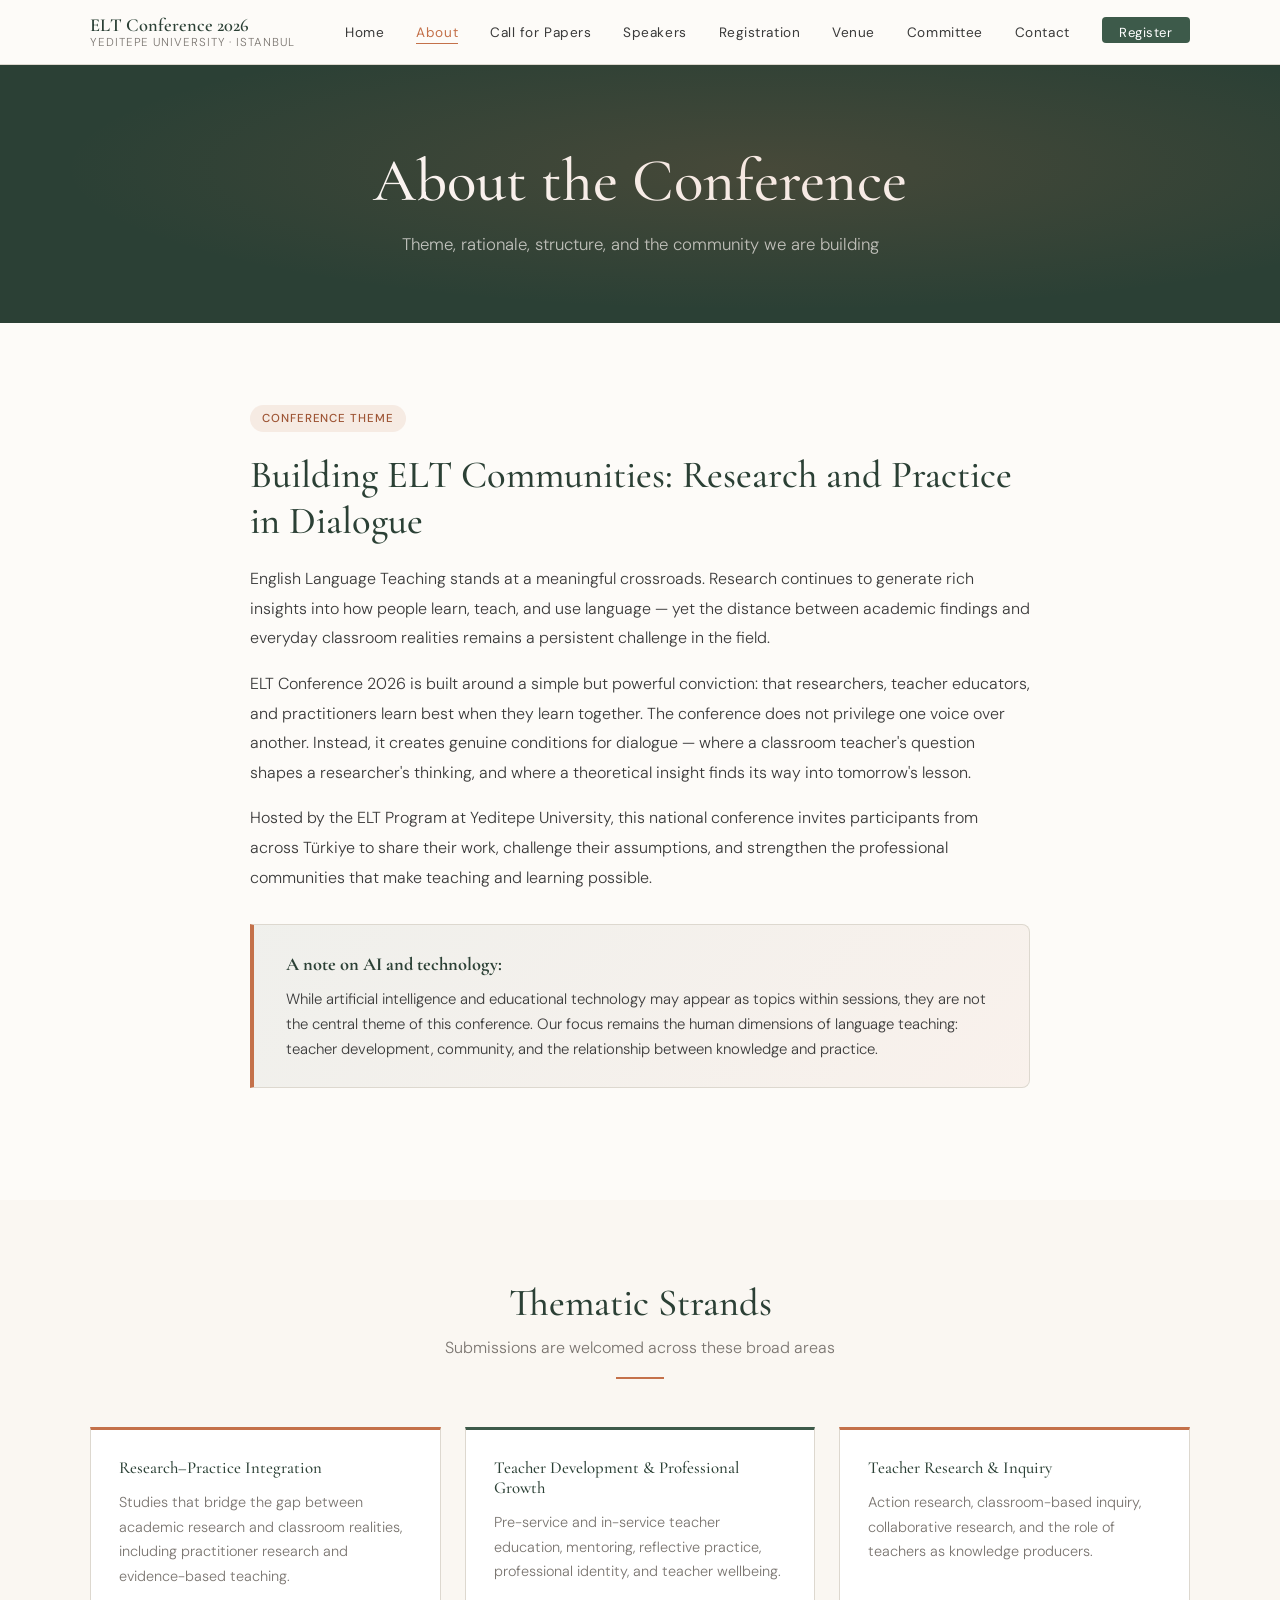
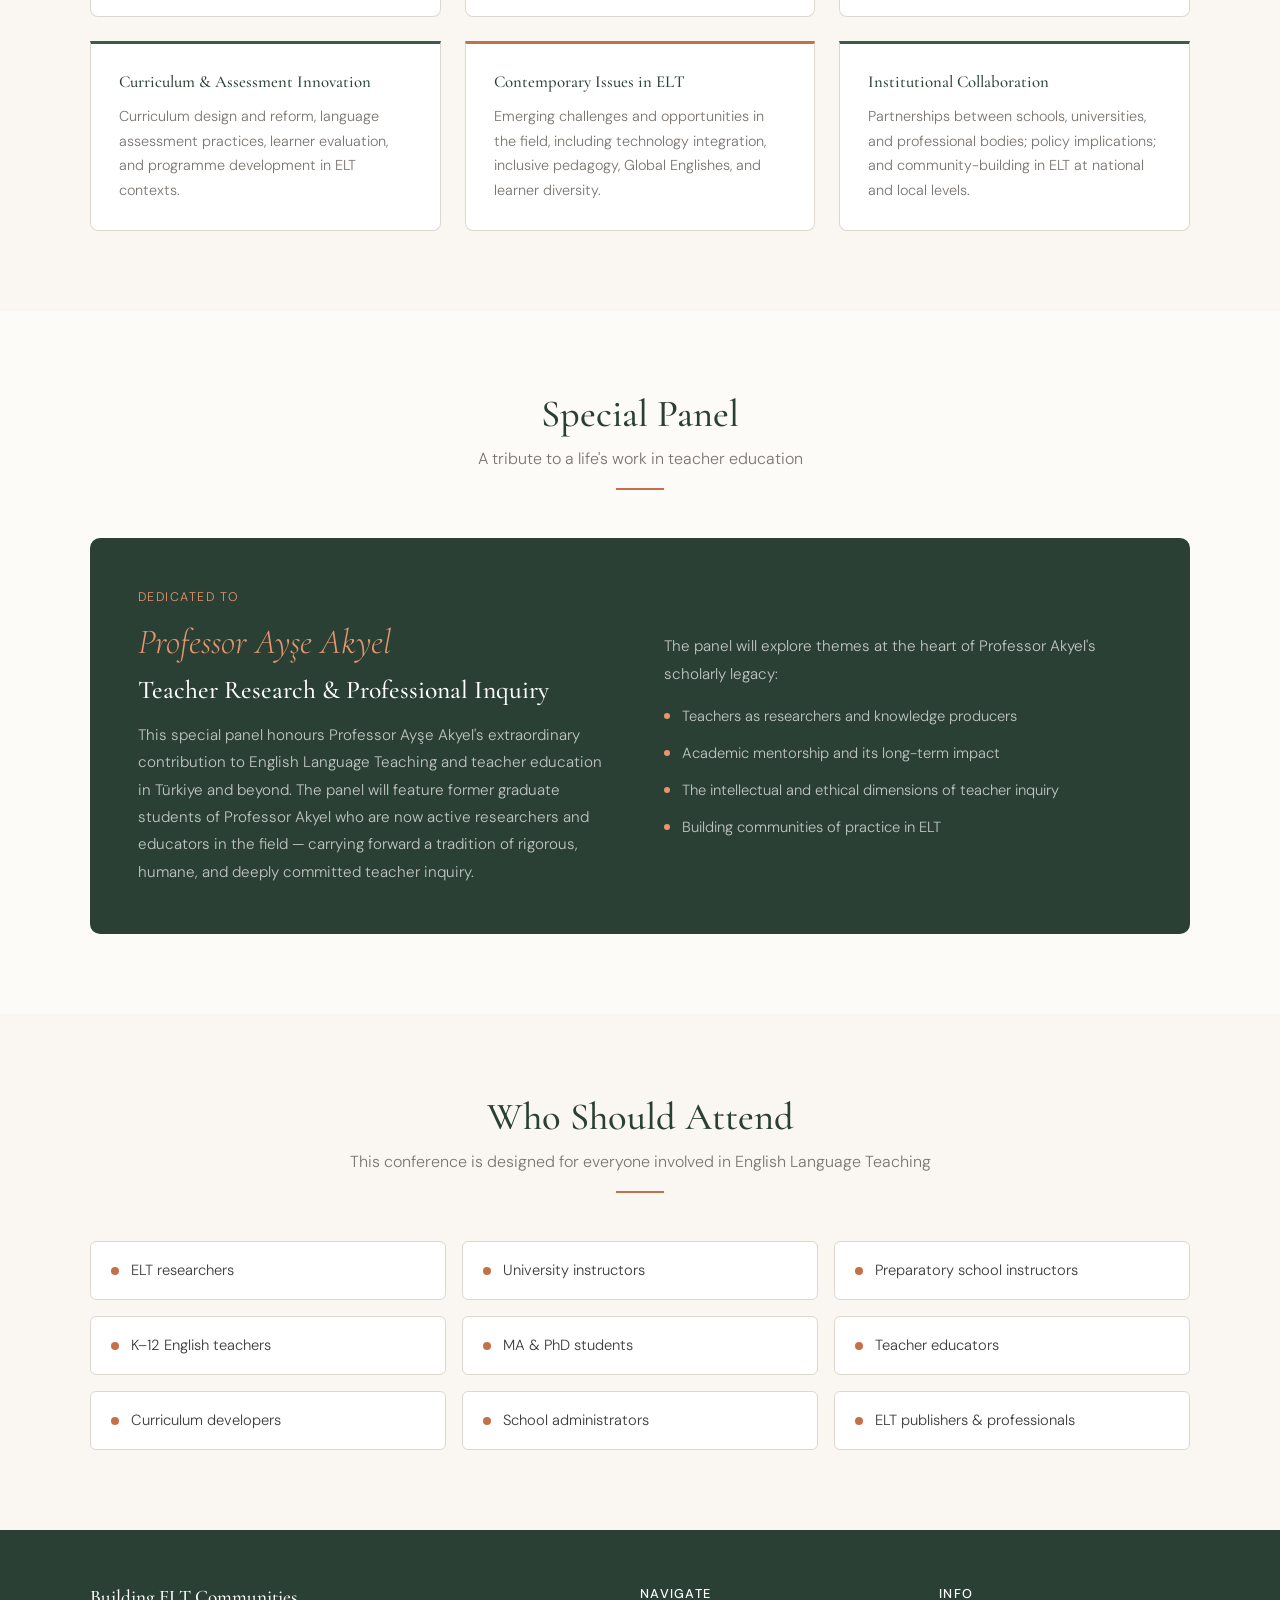
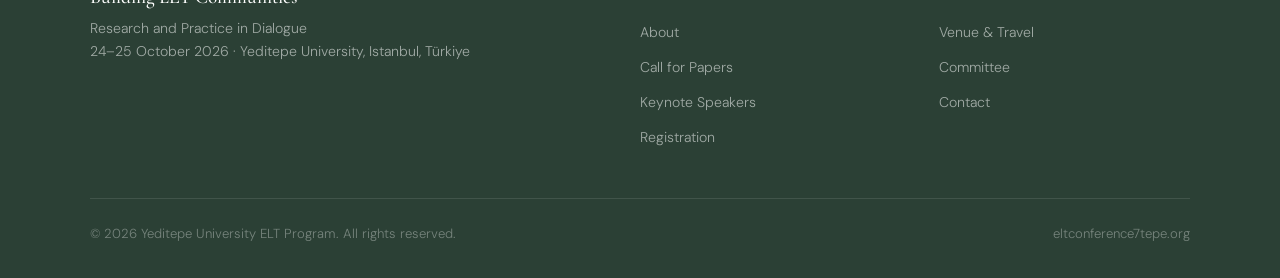
==== about.html @ bc85c5f5 "Add files via upload" ====
<!DOCTYPE html>
<html lang="en">
<head>
  <meta charset="UTF-8">
  <meta name="viewport" content="width=device-width, initial-scale=1.0">
  <title>About the Conference – ELT Conference 2026</title>
  <meta name="description" content="Learn about the theme, rationale, and structure of ELT Conference 2026 at Yeditepe University.">
  <link rel="stylesheet" href="style.css">
  <style>
    .theme-strands { max-width: 1100px; margin: 0 auto; display: grid; grid-template-columns: repeat(3, 1fr); gap: 1.5rem; }
    .strand-card { background: #fff; border: 1px solid var(--border); border-top: 3px solid var(--terracotta); border-radius: 0 0 8px 8px; padding: 1.75rem; }
    .strand-card:nth-child(even) { border-top-color: var(--forest); }
    .strand-card h4 { color: var(--forest-dark); margin-bottom: 0.75rem; font-size: 1.05rem; }
    .strand-card p { font-size: 0.9rem; color: var(--muted); line-height: 1.7; }
    .panel-box { background: var(--forest-dark); color: #fff; border-radius: 10px; padding: 3rem; display: grid; grid-template-columns: 1fr 1fr; gap: 3rem; align-items: center; max-width: 1100px; margin: 0 auto; }
    .panel-box h3 { color: #fff; margin-bottom: 1rem; }
    .panel-box p { color: rgba(255,255,255,0.7); font-size: 0.95rem; line-height: 1.8; }
    .panel-box .panel-name-big { font-family: 'Cormorant Garamond', serif; font-size: 2.2rem; font-style: italic; color: var(--terracotta-light); line-height: 1.2; margin-bottom: 0.75rem; }
    .audience-list { max-width: 1100px; margin: 0 auto; display: grid; grid-template-columns: repeat(3, 1fr); gap: 1rem; }
    .audience-item { display: flex; align-items: center; gap: 0.75rem; padding: 1rem 1.25rem; background: #fff; border: 1px solid var(--border); border-radius: 6px; font-size: 0.92rem; color: var(--ink-light); }
    .audience-item::before { content: ''; width: 8px; height: 8px; border-radius: 50%; background: var(--terracotta); flex-shrink: 0; }
    @media(max-width:768px) { .theme-strands { grid-template-columns: 1fr; } .panel-box { grid-template-columns: 1fr; } .audience-list { grid-template-columns: 1fr 1fr; } }
    @media(max-width:480px) { .audience-list { grid-template-columns: 1fr; } }
  </style>
</head>
<body>

<nav>
  <div class="nav-inner">
    <a href="index.html" class="nav-logo">ELT Conference 2026<span>Yeditepe University · Istanbul</span></a>
    <ul class="nav-links" id="nav-links">
      <li><a href="index.html">Home</a></li>
      <li><a href="about.html" class="active">About</a></li>
      <li><a href="cfp.html">Call for Papers</a></li>
      <li><a href="speakers.html">Speakers</a></li>
      <li><a href="registration.html">Registration</a></li>
      <li><a href="venue.html">Venue</a></li>
      <li><a href="committee.html">Committee</a></li>
      <li><a href="contact.html">Contact</a></li>
      <li><a href="registration.html" class="nav-register">Register</a></li>
    </ul>
    <button class="nav-hamburger" id="hamburger" aria-label="Menu"><span></span><span></span><span></span></button>
  </div>
</nav>

<div class="page-hero">
  <h1>About the Conference</h1>
  <p>Theme, rationale, structure, and the community we are building</p>
</div>

<!-- THEME -->
<section class="section">
  <div class="container">
    <div style="max-width:780px;margin:0 auto;">
      <span class="badge badge-terracotta" style="margin-bottom:1.25rem;">Conference Theme</span>
      <h2 style="color:var(--forest-dark);margin-bottom:1.25rem;">Building ELT Communities: Research and Practice in Dialogue</h2>
      <p style="margin-bottom:1rem;line-height:1.85;">
        English Language Teaching stands at a meaningful crossroads. Research continues to generate rich insights into how people learn, teach, and use language — yet the distance between academic findings and everyday classroom realities remains a persistent challenge in the field.
      </p>
      <p style="margin-bottom:1rem;line-height:1.85;">
        ELT Conference 2026 is built around a simple but powerful conviction: that researchers, teacher educators, and practitioners learn best when they learn together. The conference does not privilege one voice over another. Instead, it creates genuine conditions for dialogue — where a classroom teacher's question shapes a researcher's thinking, and where a theoretical insight finds its way into tomorrow's lesson.
      </p>
      <p style="line-height:1.85;">
        Hosted by the ELT Program at Yeditepe University, this national conference invites participants from across Türkiye to share their work, challenge their assumptions, and strengthen the professional communities that make teaching and learning possible.
      </p>

      <div class="highlight-box">
        <strong style="font-family:'Cormorant Garamond',serif;font-size:1.15rem;color:var(--forest-dark);">A note on AI and technology:</strong>
        <p style="margin-top:0.4rem;font-size:0.93rem;">While artificial intelligence and educational technology may appear as topics within sessions, they are not the central theme of this conference. Our focus remains the human dimensions of language teaching: teacher development, community, and the relationship between knowledge and practice.</p>
      </div>
    </div>
  </div>
</section>

<!-- THEMATIC STRANDS -->
<section class="section section-alt">
  <div class="section-title">
    <h2>Thematic Strands</h2>
    <p>Submissions are welcomed across these broad areas</p>
    <span class="ornament"></span>
  </div>
  <div class="theme-strands">
    <div class="strand-card">
      <h4>Research–Practice Integration</h4>
      <p>Studies that bridge the gap between academic research and classroom realities, including practitioner research and evidence-based teaching.</p>
    </div>
    <div class="strand-card">
      <h4>Teacher Development &amp; Professional Growth</h4>
      <p>Pre-service and in-service teacher education, mentoring, reflective practice, professional identity, and teacher wellbeing.</p>
    </div>
    <div class="strand-card">
      <h4>Teacher Research &amp; Inquiry</h4>
      <p>Action research, classroom-based inquiry, collaborative research, and the role of teachers as knowledge producers.</p>
    </div>
    <div class="strand-card">
      <h4>Curriculum &amp; Assessment Innovation</h4>
      <p>Curriculum design and reform, language assessment practices, learner evaluation, and programme development in ELT contexts.</p>
    </div>
    <div class="strand-card">
      <h4>Contemporary Issues in ELT</h4>
      <p>Emerging challenges and opportunities in the field, including technology integration, inclusive pedagogy, Global Englishes, and learner diversity.</p>
    </div>
    <div class="strand-card">
      <h4>Institutional Collaboration</h4>
      <p>Partnerships between schools, universities, and professional bodies; policy implications; and community-building in ELT at national and local levels.</p>
    </div>
  </div>
</section>

<!-- SPECIAL PANEL -->
<section class="section" id="panel">
  <div class="section-title">
    <h2>Special Panel</h2>
    <p>A tribute to a life's work in teacher education</p>
    <span class="ornament"></span>
  </div>
  <div class="panel-box">
    <div>
      <p style="font-size:0.78rem;letter-spacing:0.12em;text-transform:uppercase;color:var(--terracotta-light);margin-bottom:0.75rem;">Dedicated to</p>
      <div class="panel-name-big">Professor Ayşe Akyel</div>
      <h3>Teacher Research &amp; Professional Inquiry</h3>
      <p>
        This special panel honours Professor Ayşe Akyel's extraordinary contribution to English Language Teaching and teacher education in Türkiye and beyond. The panel will feature former graduate students of Professor Akyel who are now active researchers and educators in the field — carrying forward a tradition of rigorous, humane, and deeply committed teacher inquiry.
      </p>
    </div>
    <div>
      <p style="color:rgba(255,255,255,0.7);font-size:0.95rem;line-height:1.85;margin-bottom:1rem;">
        The panel will explore themes at the heart of Professor Akyel's scholarly legacy:
      </p>
      <ul style="list-style:none;display:flex;flex-direction:column;gap:0.75rem;">
        <li style="display:flex;align-items:flex-start;gap:0.75rem;font-size:0.92rem;color:rgba(255,255,255,0.7);"><span style="width:6px;height:6px;border-radius:50%;background:var(--terracotta-light);margin-top:0.55rem;flex-shrink:0;"></span>Teachers as researchers and knowledge producers</li>
        <li style="display:flex;align-items:flex-start;gap:0.75rem;font-size:0.92rem;color:rgba(255,255,255,0.7);"><span style="width:6px;height:6px;border-radius:50%;background:var(--terracotta-light);margin-top:0.55rem;flex-shrink:0;"></span>Academic mentorship and its long-term impact</li>
        <li style="display:flex;align-items:flex-start;gap:0.75rem;font-size:0.92rem;color:rgba(255,255,255,0.7);"><span style="width:6px;height:6px;border-radius:50%;background:var(--terracotta-light);margin-top:0.55rem;flex-shrink:0;"></span>The intellectual and ethical dimensions of teacher inquiry</li>
        <li style="display:flex;align-items:flex-start;gap:0.75rem;font-size:0.92rem;color:rgba(255,255,255,0.7);"><span style="width:6px;height:6px;border-radius:50%;background:var(--terracotta-light);margin-top:0.55rem;flex-shrink:0;"></span>Building communities of practice in ELT</li>
      </ul>
    </div>
  </div>
</section>

<!-- AUDIENCE -->
<section class="section section-alt">
  <div class="section-title">
    <h2>Who Should Attend</h2>
    <p>This conference is designed for everyone involved in English Language Teaching</p>
    <span class="ornament"></span>
  </div>
  <div class="audience-list">
    <div class="audience-item">ELT researchers</div>
    <div class="audience-item">University instructors</div>
    <div class="audience-item">Preparatory school instructors</div>
    <div class="audience-item">K–12 English teachers</div>
    <div class="audience-item">MA &amp; PhD students</div>
    <div class="audience-item">Teacher educators</div>
    <div class="audience-item">Curriculum developers</div>
    <div class="audience-item">School administrators</div>
    <div class="audience-item">ELT publishers &amp; professionals</div>
  </div>
</section>

<footer>
  <div class="footer-inner">
    <div class="footer-brand"><h3>Building ELT Communities</h3><p>Research and Practice in Dialogue<br>24–25 October 2026 · Yeditepe University, Istanbul, Türkiye</p></div>
    <div class="footer-col"><h4>Navigate</h4><ul><li><a href="about.html">About</a></li><li><a href="cfp.html">Call for Papers</a></li><li><a href="speakers.html">Keynote Speakers</a></li><li><a href="registration.html">Registration</a></li></ul></div>
    <div class="footer-col"><h4>Info</h4><ul><li><a href="venue.html">Venue & Travel</a></li><li><a href="committee.html">Committee</a></li><li><a href="contact.html">Contact</a></li></ul></div>
  </div>
  <div class="footer-bottom"><span>© 2026 Yeditepe University ELT Program. All rights reserved.</span><span>eltconference7tepe.org</span></div>
</footer>

<script>
  document.getElementById('hamburger').addEventListener('click', () => document.getElementById('nav-links').classList.toggle('open'));
</script>
</body>
</html>
---- style.css ----
@import url('https://fonts.googleapis.com/css2?family=Cormorant+Garamond:ital,wght@0,400;0,500;0,600;1,400;1,500&family=DM+Sans:wght@300;400;500&display=swap');

:root {
  --cream: #FAF7F2;
  --warm-white: #FDFBF8;
  --sand: #EDE8DF;
  --terracotta: #C4714A;
  --terracotta-light: #E8956E;
  --terracotta-dark: #9E5535;
  --forest: #3D5A4A;
  --forest-light: #527A62;
  --forest-dark: #2B4035;
  --ink: #1E1E1E;
  --ink-light: #3A3A3A;
  --muted: #7A7570;
  --border: #DDD8CF;
  --gold: #B8922A;
  --gold-light: #D4A94A;
}

* {
  margin: 0;
  padding: 0;
  box-sizing: border-box;
}

html {
  scroll-behavior: smooth;
}

body {
  font-family: 'DM Sans', sans-serif;
  font-weight: 300;
  background-color: var(--warm-white);
  color: var(--ink);
  line-height: 1.7;
}

/* ─── TYPOGRAPHY ─── */
h1, h2, h3, h4 {
  font-family: 'Cormorant Garamond', serif;
  font-weight: 500;
  line-height: 1.2;
}

h1 { font-size: clamp(2.2rem, 5vw, 3.8rem); }
h2 { font-size: clamp(1.8rem, 3vw, 2.6rem); }
h3 { font-size: clamp(1.3rem, 2vw, 1.7rem); }
h4 { font-size: 1.2rem; }

p { font-size: 1rem; color: var(--ink-light); }

a {
  color: var(--terracotta);
  text-decoration: none;
  transition: color 0.2s;
}
a:hover { color: var(--terracotta-dark); }

/* ─── NAVIGATION ─── */
nav {
  position: sticky;
  top: 0;
  z-index: 100;
  background: rgba(253, 251, 248, 0.95);
  backdrop-filter: blur(8px);
  border-bottom: 1px solid var(--border);
  padding: 0 2rem;
}

.nav-inner {
  max-width: 1100px;
  margin: 0 auto;
  display: flex;
  align-items: center;
  justify-content: space-between;
  height: 64px;
}

.nav-logo {
  font-family: 'Cormorant Garamond', serif;
  font-size: 1.15rem;
  font-weight: 600;
  color: var(--forest-dark);
  text-decoration: none;
  line-height: 1.2;
}

.nav-logo span {
  display: block;
  font-size: 0.72rem;
  font-family: 'DM Sans', sans-serif;
  font-weight: 300;
  color: var(--muted);
  letter-spacing: 0.08em;
  text-transform: uppercase;
}

.nav-links {
  display: flex;
  gap: 2rem;
  list-style: none;
}

.nav-links a {
  font-size: 0.85rem;
  font-weight: 400;
  letter-spacing: 0.04em;
  color: var(--ink-light);
  text-decoration: none;
  transition: color 0.2s;
  padding-bottom: 2px;
  border-bottom: 1.5px solid transparent;
}

.nav-links a:hover,
.nav-links a.active {
  color: var(--terracotta);
  border-bottom-color: var(--terracotta);
}

.nav-register {
  background: var(--forest);
  color: #fff !important;
  padding: 0.45rem 1.1rem;
  border-radius: 4px;
  border-bottom: none !important;
  font-size: 0.82rem !important;
  transition: background 0.2s !important;
}
.nav-register:hover { background: var(--forest-dark) !important; color: #fff !important; }

.nav-hamburger {
  display: none;
  flex-direction: column;
  gap: 5px;
  cursor: pointer;
  background: none;
  border: none;
  padding: 4px;
}
.nav-hamburger span {
  display: block;
  width: 22px;
  height: 2px;
  background: var(--ink);
  border-radius: 2px;
  transition: 0.3s;
}

/* ─── PAGE HERO ─── */
.page-hero {
  background: var(--forest-dark);
  color: #fff;
  padding: 5rem 2rem 4rem;
  text-align: center;
  position: relative;
  overflow: hidden;
}

.page-hero::before {
  content: '';
  position: absolute;
  inset: 0;
  background: radial-gradient(ellipse at 60% 40%, rgba(196,113,74,0.18) 0%, transparent 65%);
  pointer-events: none;
}

.page-hero h1 {
  color: #fff;
  margin-bottom: 0.75rem;
}

.page-hero p {
  color: rgba(255,255,255,0.7);
  font-size: 1.05rem;
  max-width: 600px;
  margin: 0 auto;
}

/* ─── MAIN CONTENT ─── */
.container {
  max-width: 1100px;
  margin: 0 auto;
  padding: 0 2rem;
}

.section {
  padding: 5rem 2rem;
}

.section-alt {
  background: var(--cream);
}

.section-title {
  text-align: center;
  margin-bottom: 3rem;
}

.section-title h2 {
  color: var(--forest-dark);
  margin-bottom: 0.5rem;
}

.section-title p {
  max-width: 600px;
  margin: 0 auto;
  color: var(--muted);
}

.section-title .ornament {
  display: block;
  width: 48px;
  height: 2px;
  background: var(--terracotta);
  margin: 1rem auto 0;
}

/* ─── CARDS ─── */
.card {
  background: #fff;
  border: 1px solid var(--border);
  border-radius: 8px;
  padding: 2rem;
  transition: box-shadow 0.2s, transform 0.2s;
}

.card:hover {
  box-shadow: 0 8px 32px rgba(0,0,0,0.07);
  transform: translateY(-2px);
}

/* ─── GRID LAYOUTS ─── */
.grid-2 { display: grid; grid-template-columns: repeat(2, 1fr); gap: 1.5rem; }
.grid-3 { display: grid; grid-template-columns: repeat(3, 1fr); gap: 1.5rem; }
.grid-4 { display: grid; grid-template-columns: repeat(4, 1fr); gap: 1.5rem; }

/* ─── BADGES / TAGS ─── */
.badge {
  display: inline-block;
  font-size: 0.72rem;
  font-weight: 500;
  letter-spacing: 0.08em;
  text-transform: uppercase;
  padding: 0.25rem 0.75rem;
  border-radius: 20px;
}

.badge-terracotta {
  background: rgba(196,113,74,0.12);
  color: var(--terracotta-dark);
}

.badge-forest {
  background: rgba(61,90,74,0.1);
  color: var(--forest-dark);
}

.badge-gold {
  background: rgba(184,146,42,0.12);
  color: var(--gold);
}

/* ─── BUTTONS ─── */
.btn {
  display: inline-block;
  padding: 0.75rem 1.75rem;
  border-radius: 4px;
  font-size: 0.9rem;
  font-weight: 400;
  cursor: pointer;
  transition: all 0.2s;
  border: none;
  text-decoration: none;
}

.btn-primary {
  background: var(--terracotta);
  color: #fff;
}
.btn-primary:hover {
  background: var(--terracotta-dark);
  color: #fff;
}

.btn-outline {
  background: transparent;
  color: var(--forest);
  border: 1.5px solid var(--forest);
}
.btn-outline:hover {
  background: var(--forest);
  color: #fff;
}

.btn-forest {
  background: var(--forest);
  color: #fff;
}
.btn-forest:hover {
  background: var(--forest-dark);
  color: #fff;
}

/* ─── INFO TABLE ─── */
.info-table {
  width: 100%;
  border-collapse: collapse;
  font-size: 0.95rem;
}

.info-table tr {
  border-bottom: 1px solid var(--border);
}

.info-table tr:last-child { border-bottom: none; }

.info-table td {
  padding: 0.9rem 1rem;
  color: var(--ink-light);
}

.info-table td:first-child {
  font-weight: 500;
  color: var(--forest-dark);
  width: 38%;
}

/* ─── FOOTER ─── */
footer {
  background: var(--forest-dark);
  color: rgba(255,255,255,0.75);
  padding: 3.5rem 2rem 2rem;
}

.footer-inner {
  max-width: 1100px;
  margin: 0 auto;
  display: grid;
  grid-template-columns: 2fr 1fr 1fr;
  gap: 3rem;
  padding-bottom: 2.5rem;
  border-bottom: 1px solid rgba(255,255,255,0.1);
}

.footer-brand h3 {
  color: #fff;
  font-size: 1.2rem;
  margin-bottom: 0.5rem;
}

.footer-brand p {
  font-size: 0.88rem;
  color: rgba(255,255,255,0.55);
  line-height: 1.6;
}

.footer-col h4 {
  color: #fff;
  font-family: 'DM Sans', sans-serif;
  font-size: 0.8rem;
  font-weight: 500;
  letter-spacing: 0.1em;
  text-transform: uppercase;
  margin-bottom: 1rem;
}

.footer-col ul {
  list-style: none;
}

.footer-col ul li {
  margin-bottom: 0.5rem;
}

.footer-col ul li a {
  color: rgba(255,255,255,0.55);
  font-size: 0.88rem;
  text-decoration: none;
  transition: color 0.2s;
}

.footer-col ul li a:hover {
  color: var(--terracotta-light);
}

.footer-bottom {
  max-width: 1100px;
  margin: 1.5rem auto 0;
  display: flex;
  justify-content: space-between;
  align-items: center;
  font-size: 0.82rem;
  color: rgba(255,255,255,0.35);
}

/* ─── DIVIDER ─── */
.divider {
  height: 1px;
  background: var(--border);
  margin: 2rem 0;
}

/* ─── HIGHLIGHT BOX ─── */
.highlight-box {
  background: linear-gradient(135deg, rgba(61,90,74,0.07) 0%, rgba(196,113,74,0.07) 100%);
  border: 1px solid var(--border);
  border-left: 4px solid var(--terracotta);
  border-radius: 0 8px 8px 0;
  padding: 1.5rem 2rem;
  margin: 2rem 0;
}

/* ─── TIMELINE ─── */
.timeline {
  list-style: none;
  position: relative;
  padding-left: 2rem;
}

.timeline::before {
  content: '';
  position: absolute;
  left: 0;
  top: 6px;
  bottom: 6px;
  width: 2px;
  background: var(--border);
}

.timeline li {
  position: relative;
  padding: 0 0 2rem 1.5rem;
}

.timeline li::before {
  content: '';
  position: absolute;
  left: -2rem;
  top: 6px;
  width: 10px;
  height: 10px;
  border-radius: 50%;
  background: var(--terracotta);
  border: 2px solid var(--warm-white);
  outline: 2px solid var(--terracotta);
}

.timeline li .tl-date {
  font-size: 0.78rem;
  font-weight: 500;
  letter-spacing: 0.08em;
  text-transform: uppercase;
  color: var(--terracotta);
  margin-bottom: 0.25rem;
}

.timeline li .tl-title {
  font-family: 'Cormorant Garamond', serif;
  font-size: 1.15rem;
  font-weight: 500;
  color: var(--forest-dark);
  margin-bottom: 0.25rem;
}

.timeline li p {
  font-size: 0.9rem;
  color: var(--muted);
}

/* ─── RESPONSIVE ─── */
@media (max-width: 900px) {
  .grid-3, .grid-4 { grid-template-columns: repeat(2, 1fr); }
  .footer-inner { grid-template-columns: 1fr 1fr; }
  .footer-brand { grid-column: 1 / -1; }
}

@media (max-width: 640px) {
  .grid-2, .grid-3, .grid-4 { grid-template-columns: 1fr; }
  .nav-links { display: none; }
  .nav-hamburger { display: flex; }
  .nav-links.open {
    display: flex;
    flex-direction: column;
    position: absolute;
    top: 64px;
    left: 0;
    right: 0;
    background: var(--warm-white);
    border-bottom: 1px solid var(--border);
    padding: 1.5rem 2rem;
    gap: 1.25rem;
  }
  .footer-inner { grid-template-columns: 1fr; gap: 2rem; }
  .footer-bottom { flex-direction: column; gap: 0.5rem; text-align: center; }
}

/* ─── ANIMATIONS ─── */
@keyframes fadeUp {
  from { opacity: 0; transform: translateY(20px); }
  to   { opacity: 1; transform: translateY(0); }
}

.fade-up {
  animation: fadeUp 0.6s ease both;
}

.fade-up-2 { animation-delay: 0.15s; }
.fade-up-3 { animation-delay: 0.3s; }
.fade-up-4 { animation-delay: 0.45s; }
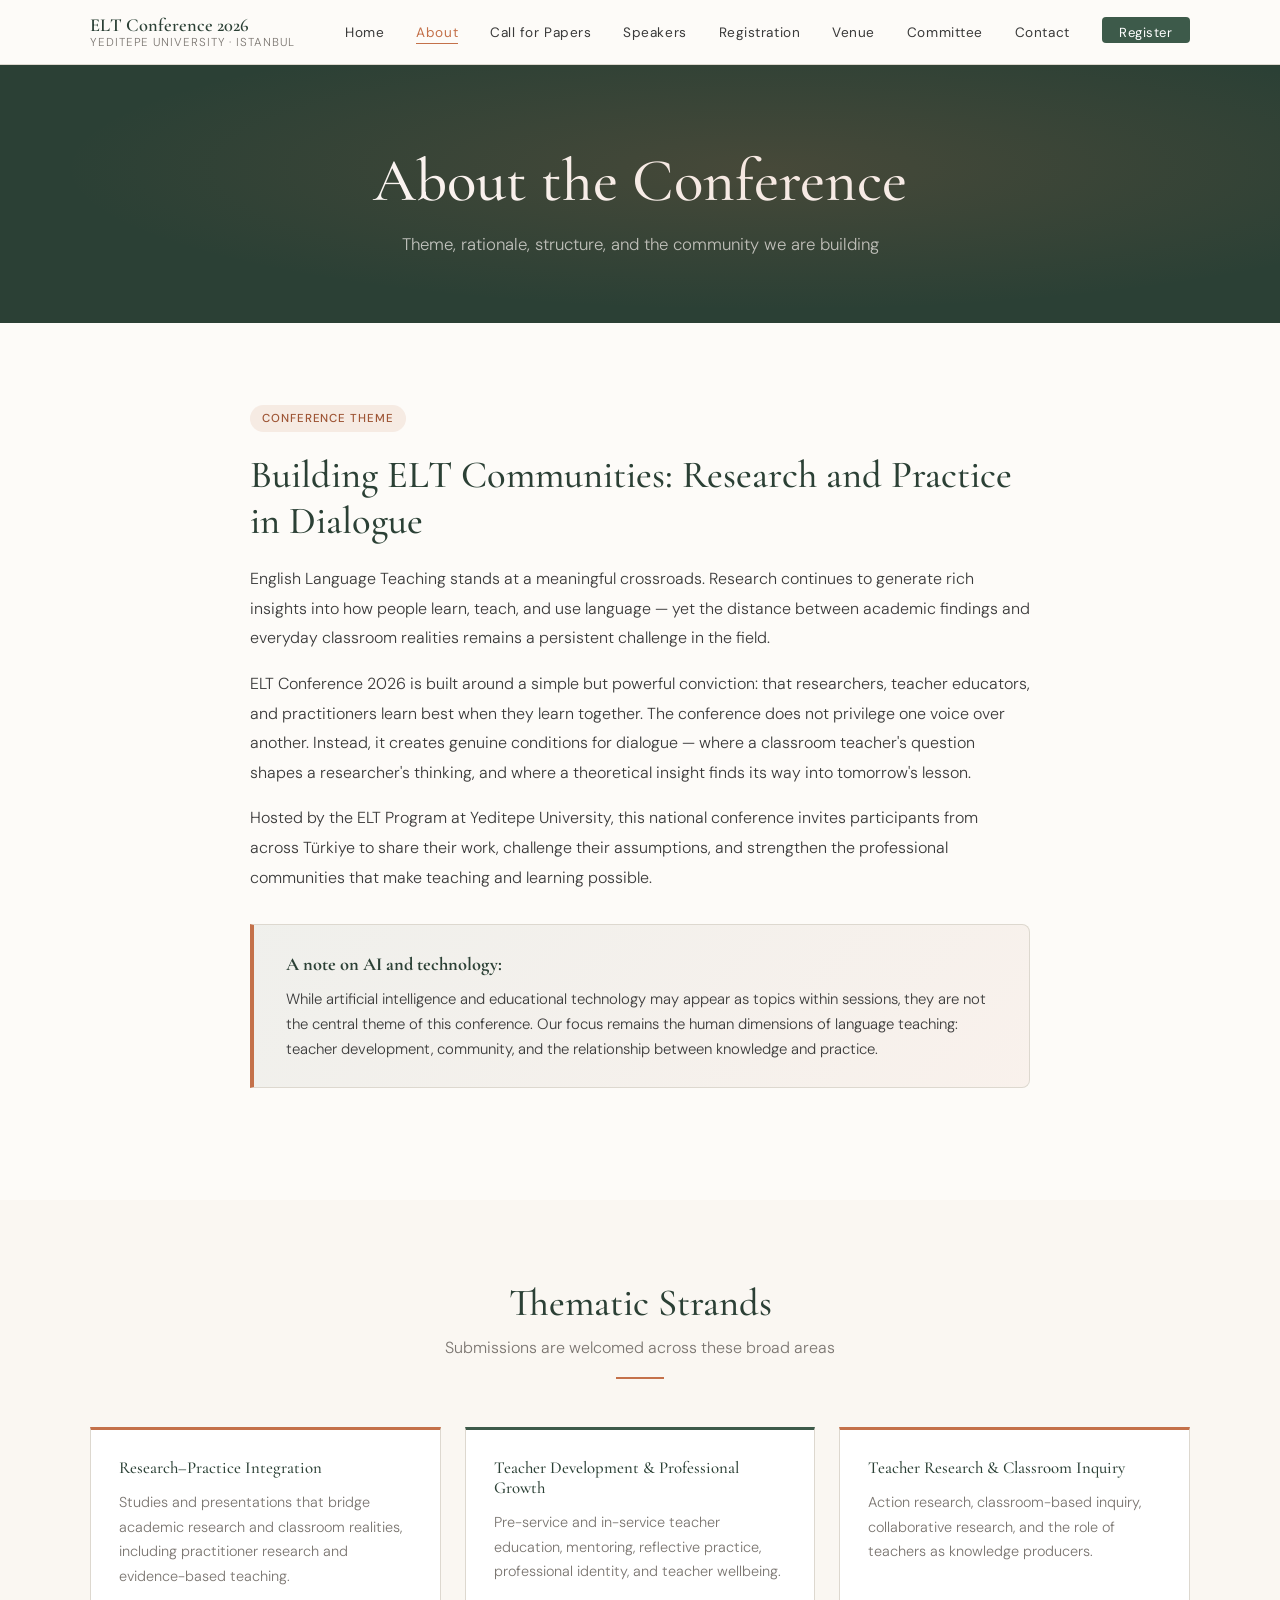
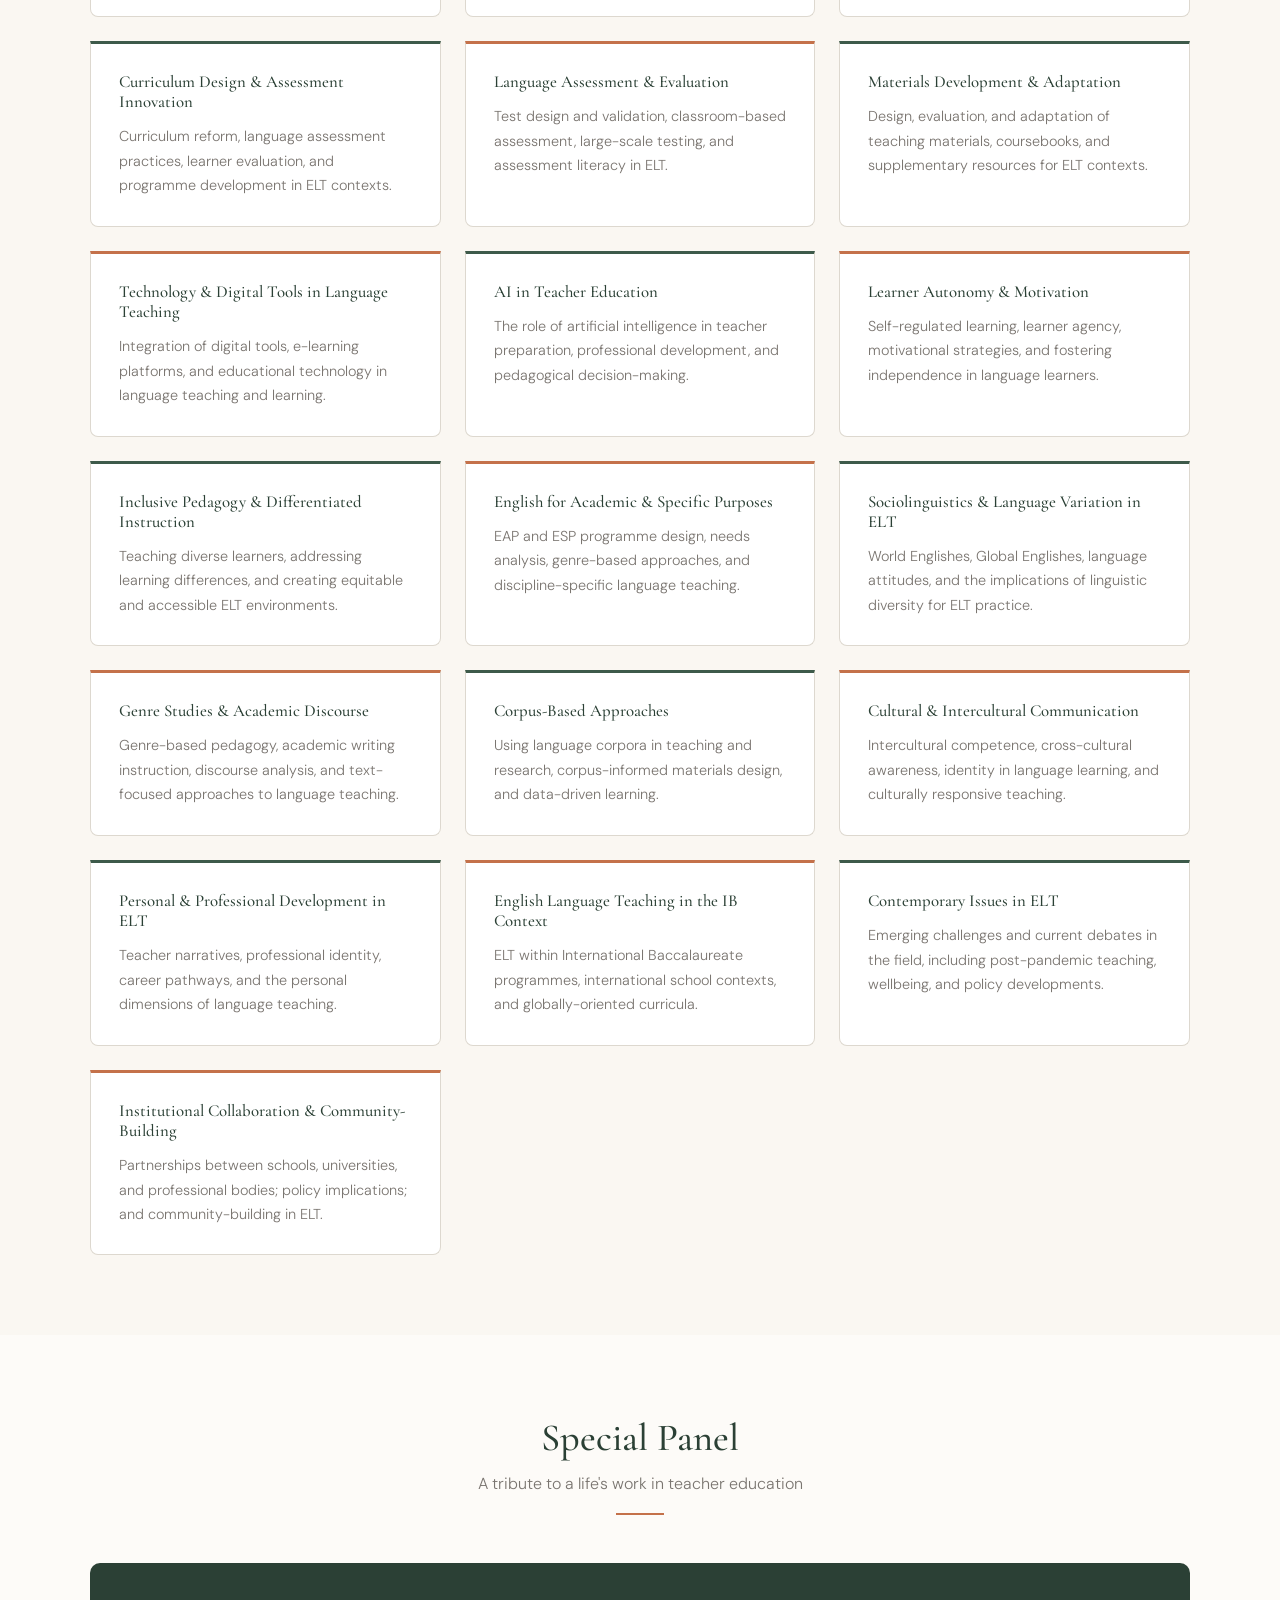
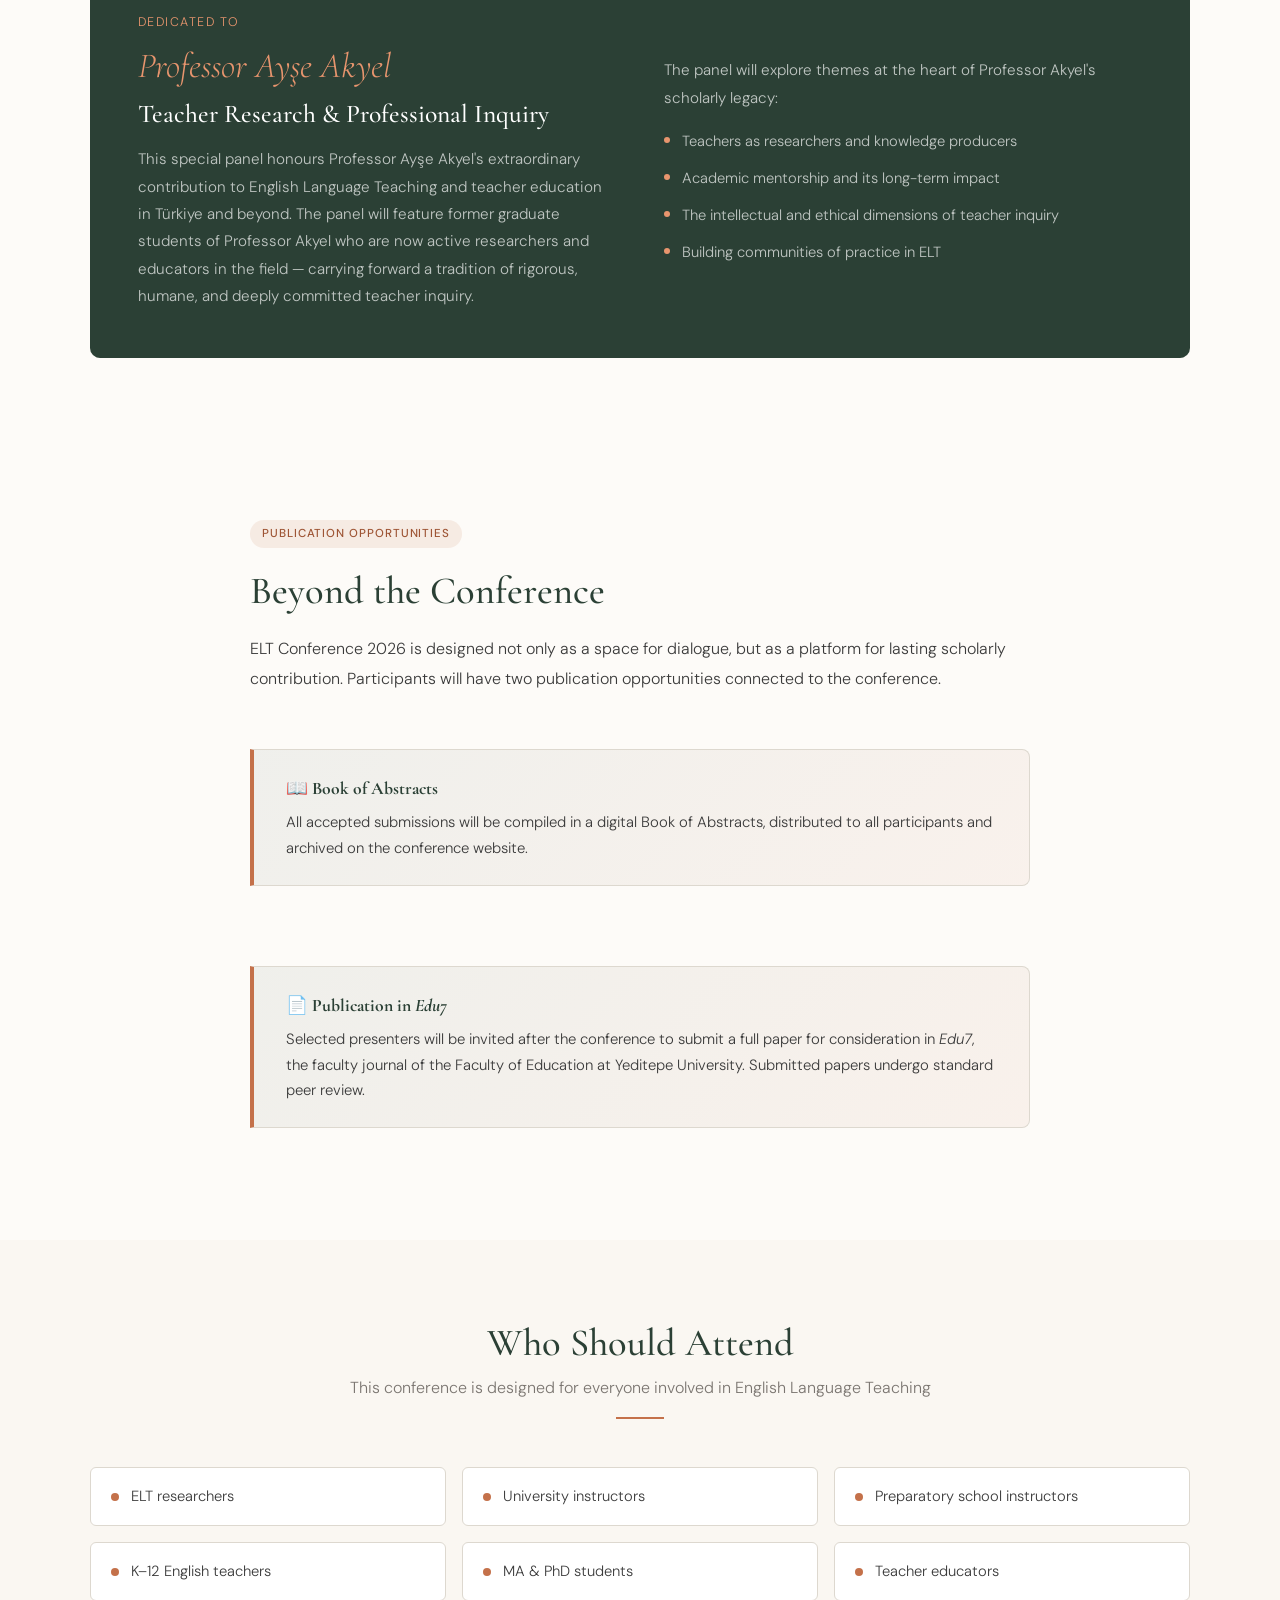
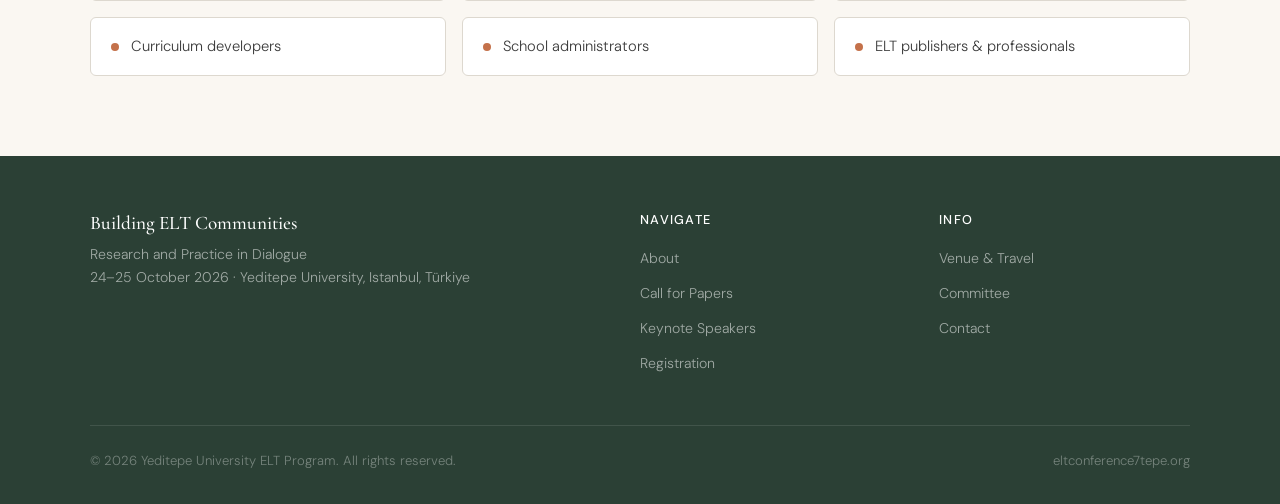
==== commit f347456d: "Add files via upload" ====
--- a/about.html
+++ b/about.html
@@ -79,30 +79,82 @@
     <p>Submissions are welcomed across these broad areas</p>
     <span class="ornament"></span>
   </div>
-  <div class="theme-strands">
+    <div class="theme-strands">
     <div class="strand-card">
       <h4>Research–Practice Integration</h4>
-      <p>Studies that bridge the gap between academic research and classroom realities, including practitioner research and evidence-based teaching.</p>
+      <p>Studies and presentations that bridge academic research and classroom realities, including practitioner research and evidence-based teaching.</p>
     </div>
     <div class="strand-card">
       <h4>Teacher Development &amp; Professional Growth</h4>
       <p>Pre-service and in-service teacher education, mentoring, reflective practice, professional identity, and teacher wellbeing.</p>
     </div>
     <div class="strand-card">
-      <h4>Teacher Research &amp; Inquiry</h4>
+      <h4>Teacher Research &amp; Classroom Inquiry</h4>
       <p>Action research, classroom-based inquiry, collaborative research, and the role of teachers as knowledge producers.</p>
     </div>
     <div class="strand-card">
-      <h4>Curriculum &amp; Assessment Innovation</h4>
-      <p>Curriculum design and reform, language assessment practices, learner evaluation, and programme development in ELT contexts.</p>
+      <h4>Curriculum Design &amp; Assessment Innovation</h4>
+      <p>Curriculum reform, language assessment practices, learner evaluation, and programme development in ELT contexts.</p>
+    </div>
+    <div class="strand-card">
+      <h4>Language Assessment &amp; Evaluation</h4>
+      <p>Test design and validation, classroom-based assessment, large-scale testing, and assessment literacy in ELT.</p>
+    </div>
+    <div class="strand-card">
+      <h4>Materials Development &amp; Adaptation</h4>
+      <p>Design, evaluation, and adaptation of teaching materials, coursebooks, and supplementary resources for ELT contexts.</p>
+    </div>
+    <div class="strand-card">
+      <h4>Technology &amp; Digital Tools in Language Teaching</h4>
+      <p>Integration of digital tools, e-learning platforms, and educational technology in language teaching and learning.</p>
+    </div>
+    <div class="strand-card">
+      <h4>AI in Teacher Education</h4>
+      <p>The role of artificial intelligence in teacher preparation, professional development, and pedagogical decision-making.</p>
+    </div>
+    <div class="strand-card">
+      <h4>Learner Autonomy &amp; Motivation</h4>
+      <p>Self-regulated learning, learner agency, motivational strategies, and fostering independence in language learners.</p>
+    </div>
+    <div class="strand-card">
+      <h4>Inclusive Pedagogy &amp; Differentiated Instruction</h4>
+      <p>Teaching diverse learners, addressing learning differences, and creating equitable and accessible ELT environments.</p>
+    </div>
+    <div class="strand-card">
+      <h4>English for Academic &amp; Specific Purposes</h4>
+      <p>EAP and ESP programme design, needs analysis, genre-based approaches, and discipline-specific language teaching.</p>
+    </div>
+    <div class="strand-card">
+      <h4>Sociolinguistics &amp; Language Variation in ELT</h4>
+      <p>World Englishes, Global Englishes, language attitudes, and the implications of linguistic diversity for ELT practice.</p>
+    </div>
+    <div class="strand-card">
+      <h4>Genre Studies &amp; Academic Discourse</h4>
+      <p>Genre-based pedagogy, academic writing instruction, discourse analysis, and text-focused approaches to language teaching.</p>
+    </div>
+    <div class="strand-card">
+      <h4>Corpus-Based Approaches</h4>
+      <p>Using language corpora in teaching and research, corpus-informed materials design, and data-driven learning.</p>
+    </div>
+    <div class="strand-card">
+      <h4>Cultural &amp; Intercultural Communication</h4>
+      <p>Intercultural competence, cross-cultural awareness, identity in language learning, and culturally responsive teaching.</p>
+    </div>
+    <div class="strand-card">
+      <h4>Personal &amp; Professional Development in ELT</h4>
+      <p>Teacher narratives, professional identity, career pathways, and the personal dimensions of language teaching.</p>
+    </div>
+    <div class="strand-card">
+      <h4>English Language Teaching in the IB Context</h4>
+      <p>ELT within International Baccalaureate programmes, international school contexts, and globally-oriented curricula.</p>
     </div>
     <div class="strand-card">
       <h4>Contemporary Issues in ELT</h4>
-      <p>Emerging challenges and opportunities in the field, including technology integration, inclusive pedagogy, Global Englishes, and learner diversity.</p>
-    </div>
-    <div class="strand-card">
-      <h4>Institutional Collaboration</h4>
-      <p>Partnerships between schools, universities, and professional bodies; policy implications; and community-building in ELT at national and local levels.</p>
+      <p>Emerging challenges and current debates in the field, including post-pandemic teaching, wellbeing, and policy developments.</p>
+    </div>
+    <div class="strand-card">
+      <h4>Institutional Collaboration &amp; Community-Building</h4>
+      <p>Partnerships between schools, universities, and professional bodies; policy implications; and community-building in ELT.</p>
     </div>
   </div>
 </section>
@@ -133,6 +185,28 @@
         <li style="display:flex;align-items:flex-start;gap:0.75rem;font-size:0.92rem;color:rgba(255,255,255,0.7);"><span style="width:6px;height:6px;border-radius:50%;background:var(--terracotta-light);margin-top:0.55rem;flex-shrink:0;"></span>The intellectual and ethical dimensions of teacher inquiry</li>
         <li style="display:flex;align-items:flex-start;gap:0.75rem;font-size:0.92rem;color:rgba(255,255,255,0.7);"><span style="width:6px;height:6px;border-radius:50%;background:var(--terracotta-light);margin-top:0.55rem;flex-shrink:0;"></span>Building communities of practice in ELT</li>
       </ul>
+    </div>
+  </div>
+</section>
+
+
+<!-- PUBLICATION OPPORTUNITIES -->
+<section class="section">
+  <div style="max-width:780px;margin:0 auto;">
+    <span class="badge badge-terracotta" style="margin-bottom:1.25rem;">Publication Opportunities</span>
+    <h2 style="color:var(--forest-dark);margin-bottom:1.25rem;">Beyond the Conference</h2>
+    <p style="margin-bottom:1rem;line-height:1.85;">
+      ELT Conference 2026 is designed not only as a space for dialogue, but as a platform for lasting scholarly contribution. Participants will have two publication opportunities connected to the conference.
+    </p>
+    <div style="display:flex;flex-direction:column;gap:1rem;margin-top:1.5rem;">
+      <div class="highlight-box">
+        <strong style="font-family:'Cormorant Garamond',serif;font-size:1.1rem;color:var(--forest-dark);">📖 Book of Abstracts</strong>
+        <p style="margin-top:0.4rem;font-size:0.93rem;">All accepted submissions will be compiled in a digital Book of Abstracts, distributed to all participants and archived on the conference website.</p>
+      </div>
+      <div class="highlight-box">
+        <strong style="font-family:'Cormorant Garamond',serif;font-size:1.1rem;color:var(--forest-dark);">📄 Publication in <em>Edu7</em></strong>
+        <p style="margin-top:0.4rem;font-size:0.93rem;">Selected presenters will be invited after the conference to submit a full paper for consideration in <em>Edu7</em>, the faculty journal of the Faculty of Education at Yeditepe University. Submitted papers undergo standard peer review.</p>
+      </div>
     </div>
   </div>
 </section>
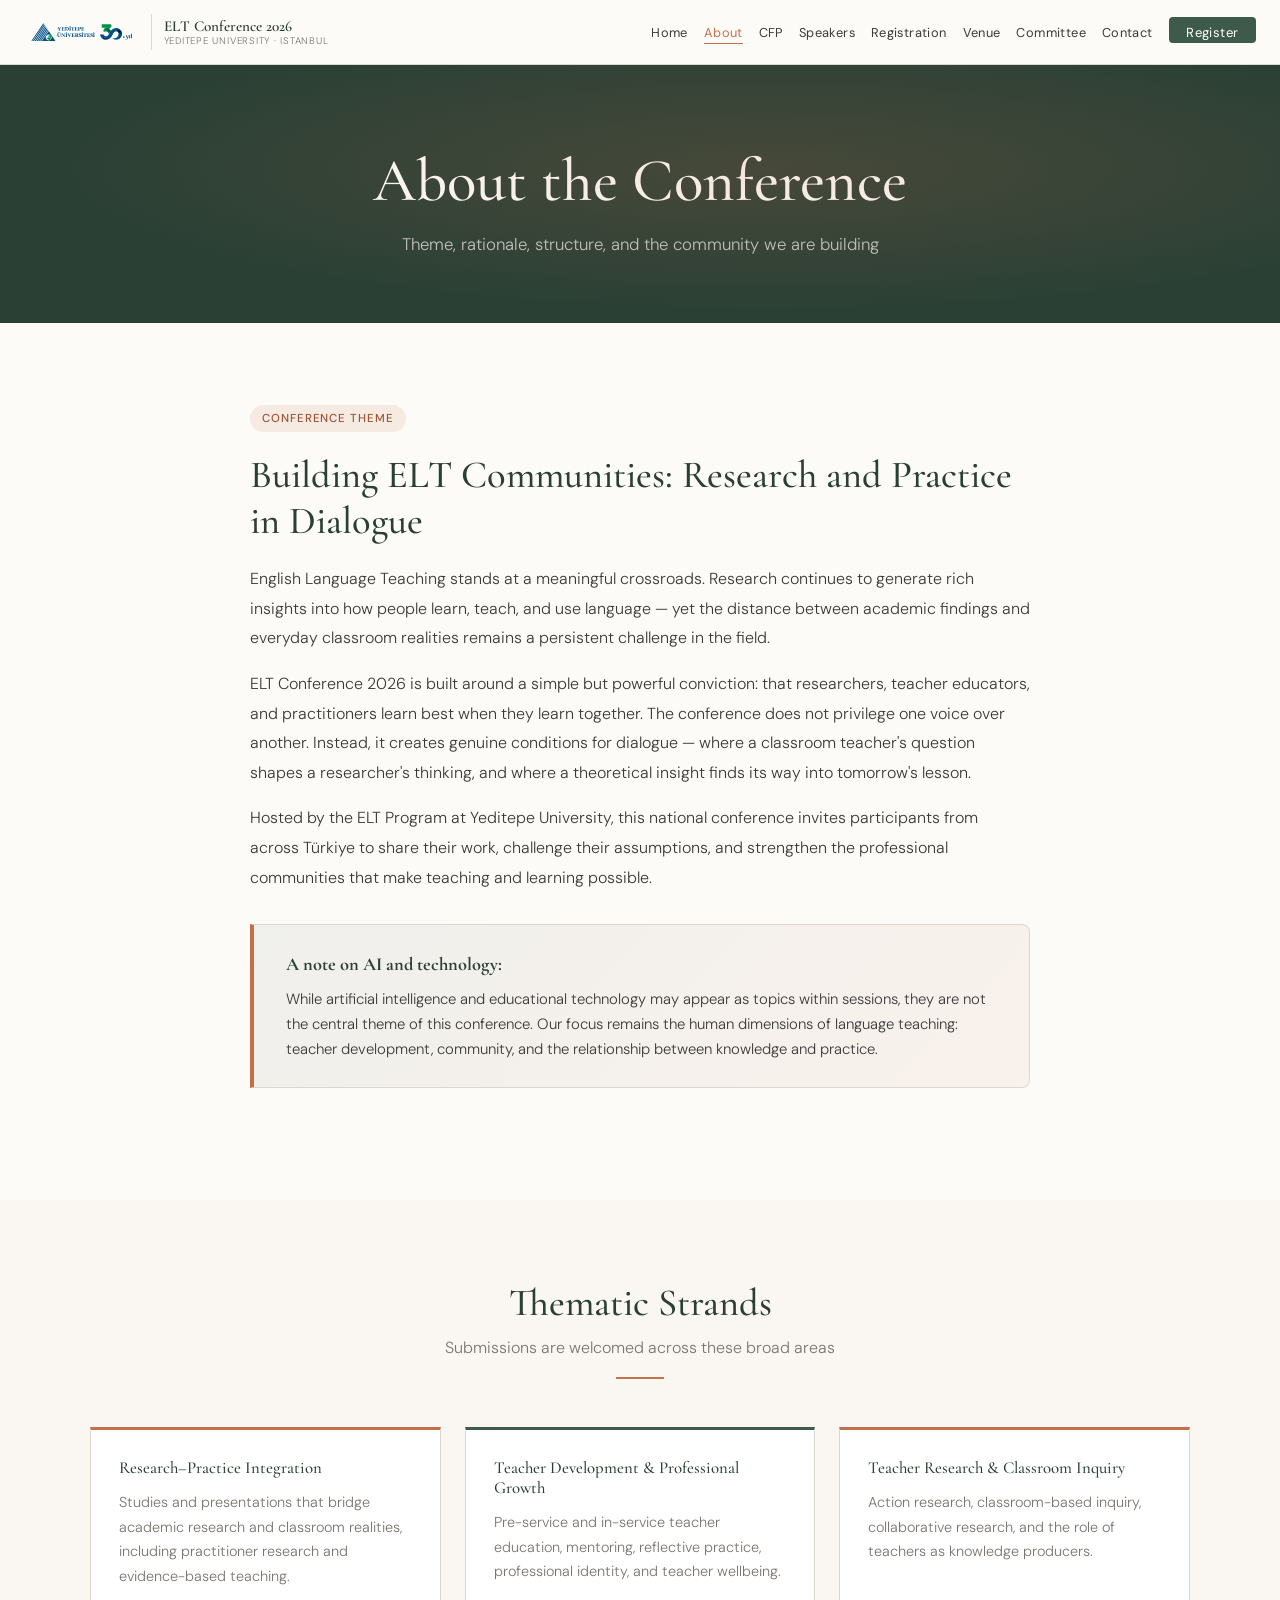
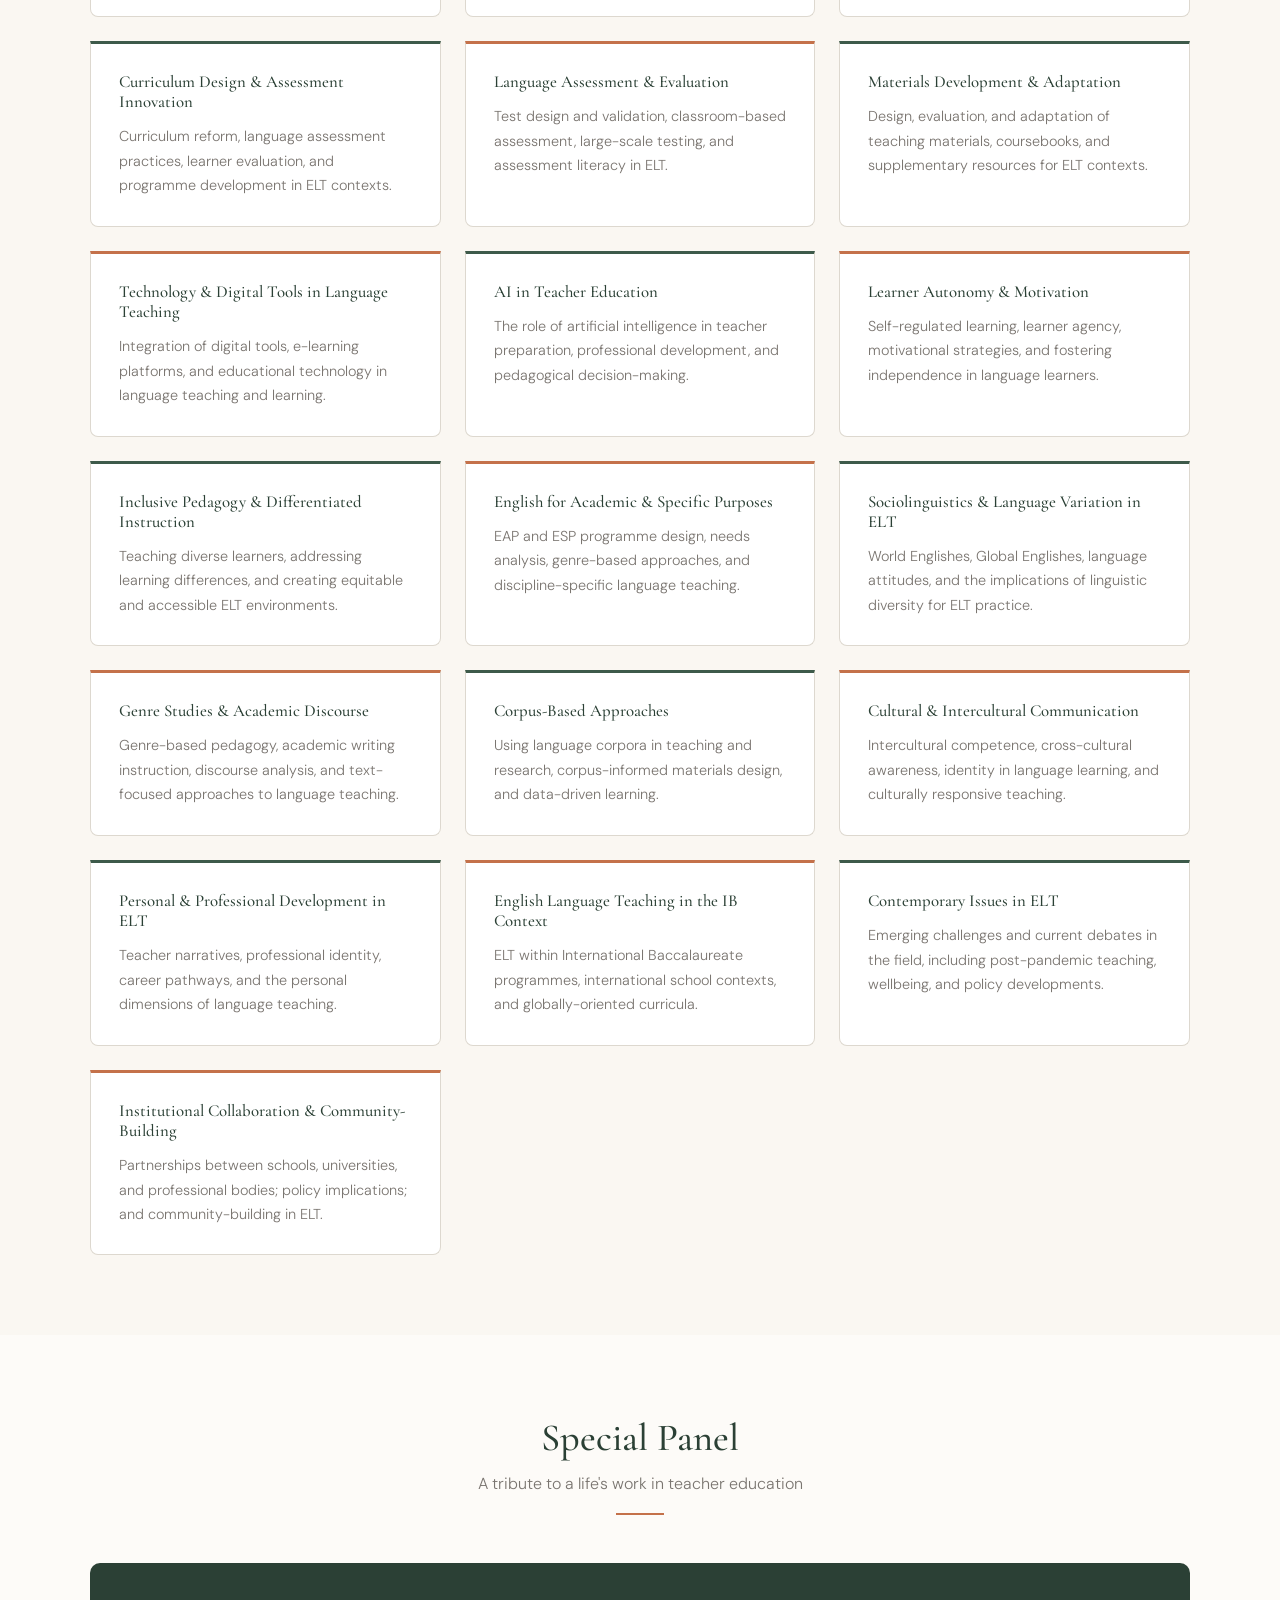
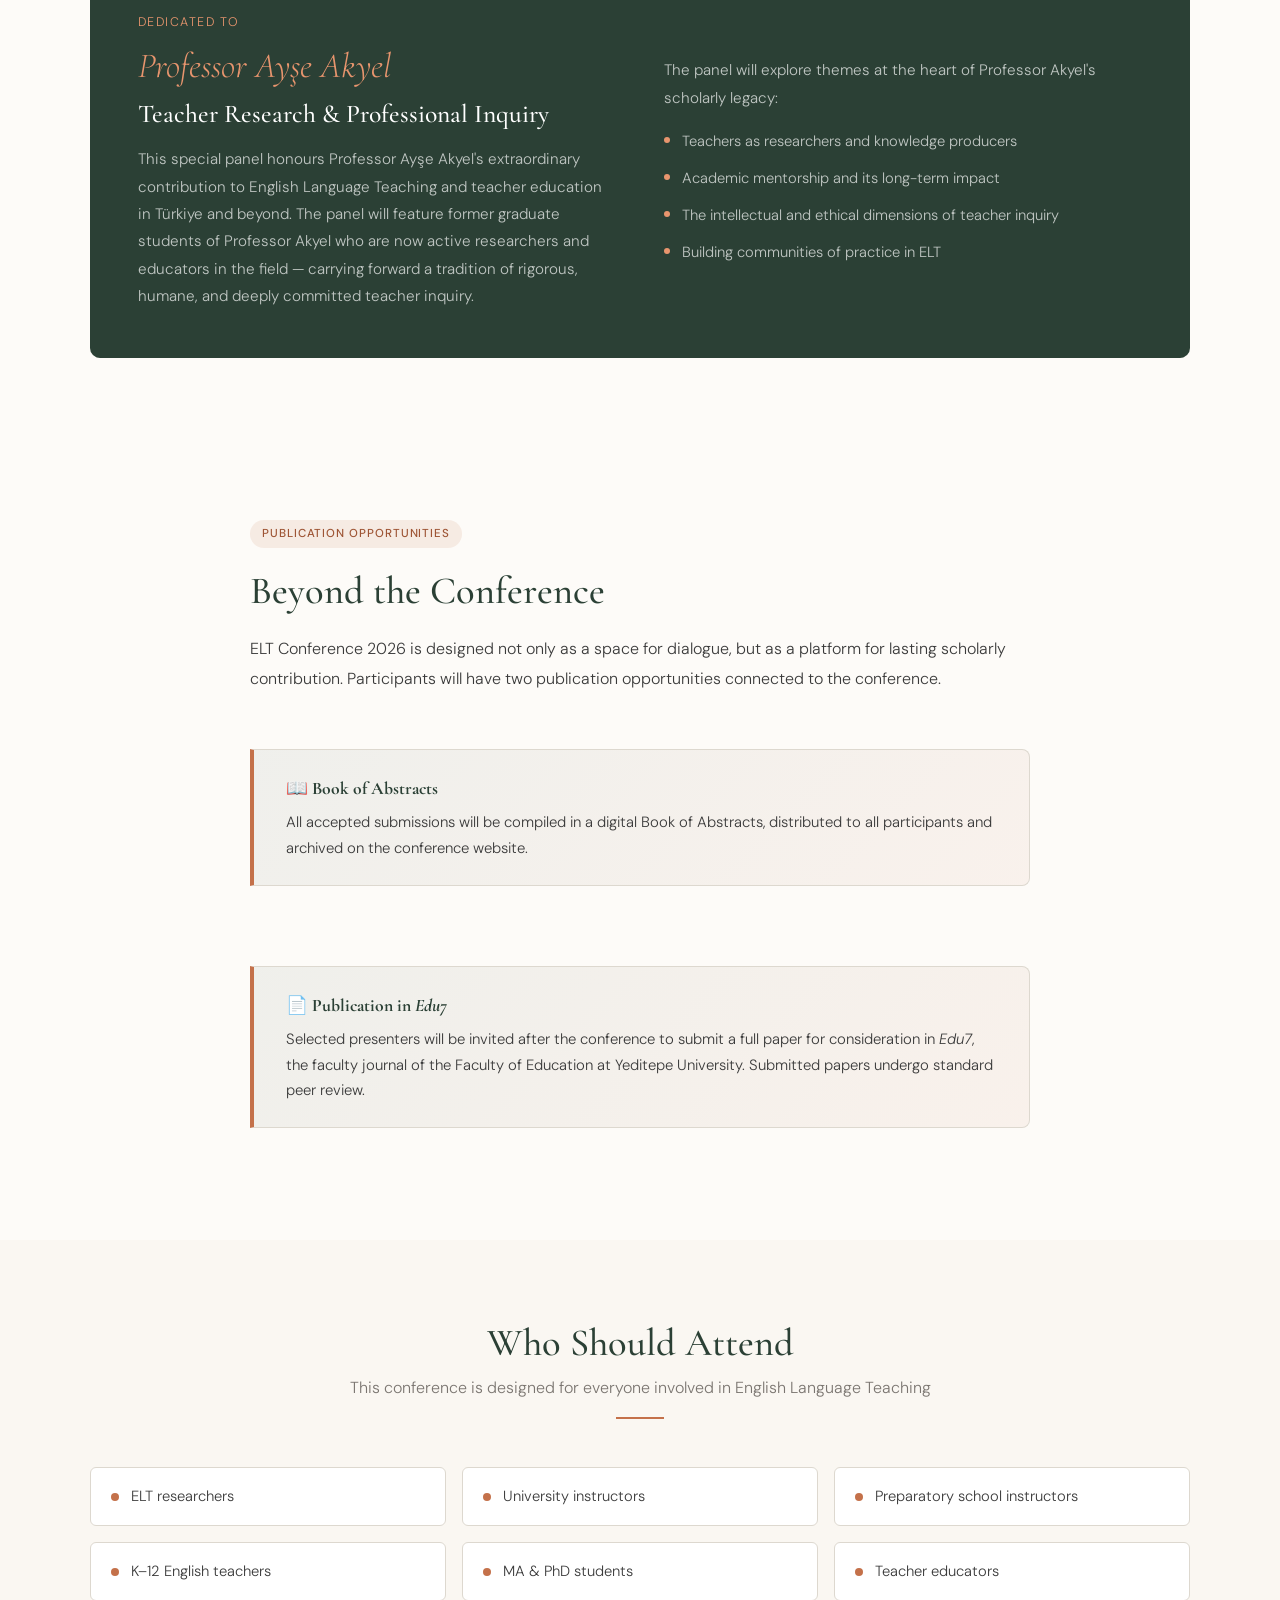
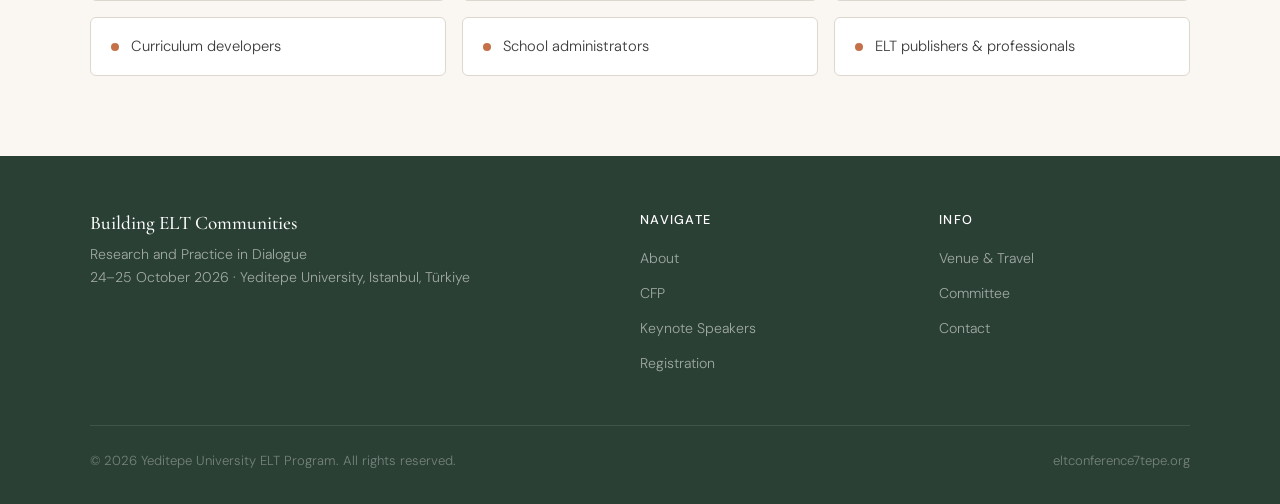
==== commit f90098b7: "Add files via upload" ====
--- a/about.html
+++ b/about.html
@@ -5,6 +5,7 @@
   <meta name="viewport" content="width=device-width, initial-scale=1.0">
   <title>About the Conference – ELT Conference 2026</title>
   <meta name="description" content="Learn about the theme, rationale, and structure of ELT Conference 2026 at Yeditepe University.">
+  <link rel="icon" href="data:image/svg+xml,<svg xmlns='http://www.w3.org/2000/svg' viewBox='0 0 32 32'><rect width='32' height='32' rx='5' fill='%232B4035'/><text x='50%25' y='44%25' dominant-baseline='middle' text-anchor='middle' font-family='Georgia,serif' font-size='13' font-weight='700' fill='%23E8956E'>YU</text><text x='50%25' y='78%25' dominant-baseline='middle' text-anchor='middle' font-family='Georgia,serif' font-size='9' font-weight='400' fill='rgba(255,255,255,0.7)'>ELT</text></svg>">
   <link rel="stylesheet" href="style.css">
   <style>
     .theme-strands { max-width: 1100px; margin: 0 auto; display: grid; grid-template-columns: repeat(3, 1fr); gap: 1.5rem; }
@@ -27,11 +28,15 @@
 
 <nav>
   <div class="nav-inner">
-    <a href="index.html" class="nav-logo">ELT Conference 2026<span>Yeditepe University · Istanbul</span></a>
+    <a href="index.html" class="nav-logo">
+      <img src="yulogo.svg" alt="Yeditepe University" style="height:32px;width:auto;display:block;flex-shrink:0;">
+      <span class="nav-logo-divider"></span>
+      <span class="nav-logo-text">ELT Conference 2026<span>Yeditepe University · Istanbul</span></span>
+    </a>
     <ul class="nav-links" id="nav-links">
       <li><a href="index.html">Home</a></li>
       <li><a href="about.html" class="active">About</a></li>
-      <li><a href="cfp.html">Call for Papers</a></li>
+      <li><a href="cfp.html">CFP</a></li>
       <li><a href="speakers.html">Speakers</a></li>
       <li><a href="registration.html">Registration</a></li>
       <li><a href="venue.html">Venue</a></li>
@@ -234,7 +239,7 @@
 <footer>
   <div class="footer-inner">
     <div class="footer-brand"><h3>Building ELT Communities</h3><p>Research and Practice in Dialogue<br>24–25 October 2026 · Yeditepe University, Istanbul, Türkiye</p></div>
-    <div class="footer-col"><h4>Navigate</h4><ul><li><a href="about.html">About</a></li><li><a href="cfp.html">Call for Papers</a></li><li><a href="speakers.html">Keynote Speakers</a></li><li><a href="registration.html">Registration</a></li></ul></div>
+    <div class="footer-col"><h4>Navigate</h4><ul><li><a href="about.html">About</a></li><li><a href="cfp.html">CFP</a></li><li><a href="speakers.html">Keynote Speakers</a></li><li><a href="registration.html">Registration</a></li></ul></div>
     <div class="footer-col"><h4>Info</h4><ul><li><a href="venue.html">Venue & Travel</a></li><li><a href="committee.html">Committee</a></li><li><a href="contact.html">Contact</a></li></ul></div>
   </div>
   <div class="footer-bottom"><span>© 2026 Yeditepe University ELT Program. All rights reserved.</span><span>eltconference7tepe.org</span></div>
--- a/style.css
+++ b/style.css
@@ -65,52 +65,74 @@
   background: rgba(253, 251, 248, 0.95);
   backdrop-filter: blur(8px);
   border-bottom: 1px solid var(--border);
-  padding: 0 2rem;
+  padding: 0 1.5rem;
 }
 
 .nav-inner {
-  max-width: 1100px;
+  max-width: 1400px;
   margin: 0 auto;
   display: flex;
   align-items: center;
   justify-content: space-between;
   height: 64px;
+  gap: 1.5rem;
 }
 
 .nav-logo {
+  display: flex;
+  align-items: center;
+  gap: 0.75rem;
+  text-decoration: none;
+  flex-shrink: 0;
+}
+
+.nav-logo-divider {
+  display: block;
+  width: 1px;
+  height: 36px;
+  background: var(--border);
+  flex-shrink: 0;
+}
+
+.nav-logo-text {
   font-family: 'Cormorant Garamond', serif;
-  font-size: 1.15rem;
+  font-size: 0.95rem;
   font-weight: 600;
   color: var(--forest-dark);
-  text-decoration: none;
   line-height: 1.2;
-}
-
-.nav-logo span {
+  display: flex;
+  flex-direction: column;
+  white-space: nowrap;
+}
+
+.nav-logo-text span {
   display: block;
-  font-size: 0.72rem;
+  font-size: 0.6rem;
   font-family: 'DM Sans', sans-serif;
   font-weight: 300;
   color: var(--muted);
   letter-spacing: 0.08em;
   text-transform: uppercase;
+  white-space: nowrap;
 }
 
 .nav-links {
   display: flex;
-  gap: 2rem;
+  gap: 1rem;
   list-style: none;
+  flex-shrink: 0;
 }
 
 .nav-links a {
-  font-size: 0.85rem;
+  font-size: 0.8rem;
   font-weight: 400;
-  letter-spacing: 0.04em;
+  letter-spacing: 0.03em;
   color: var(--ink-light);
   text-decoration: none;
   transition: color 0.2s;
   padding-bottom: 2px;
   border-bottom: 1.5px solid transparent;
+  white-space: nowrap;
 }
 
 .nav-links a:hover,
@@ -476,8 +498,7 @@
   .footer-brand { grid-column: 1 / -1; }
 }
 
-@media (max-width: 640px) {
-  .grid-2, .grid-3, .grid-4 { grid-template-columns: 1fr; }
+@media (max-width: 1024px) {
   .nav-links { display: none; }
   .nav-hamburger { display: flex; }
   .nav-links.open {
@@ -491,7 +512,23 @@
     border-bottom: 1px solid var(--border);
     padding: 1.5rem 2rem;
     gap: 1.25rem;
+    z-index: 99;
   }
+  .nav-links.open a {
+    font-size: 0.95rem;
+    white-space: normal;
+  }
+  .nav-links.open .nav-register {
+    display: inline-block;
+    width: fit-content;
+    margin-top: 0.25rem;
+  }
+}
+
+@media (max-width: 640px) {
+  .grid-2, .grid-3, .grid-4 { grid-template-columns: 1fr; }
+  .nav-logo-divider { display: none; }
+  .nav-logo-text span { display: none; }
   .footer-inner { grid-template-columns: 1fr; gap: 2rem; }
   .footer-bottom { flex-direction: column; gap: 0.5rem; text-align: center; }
 }
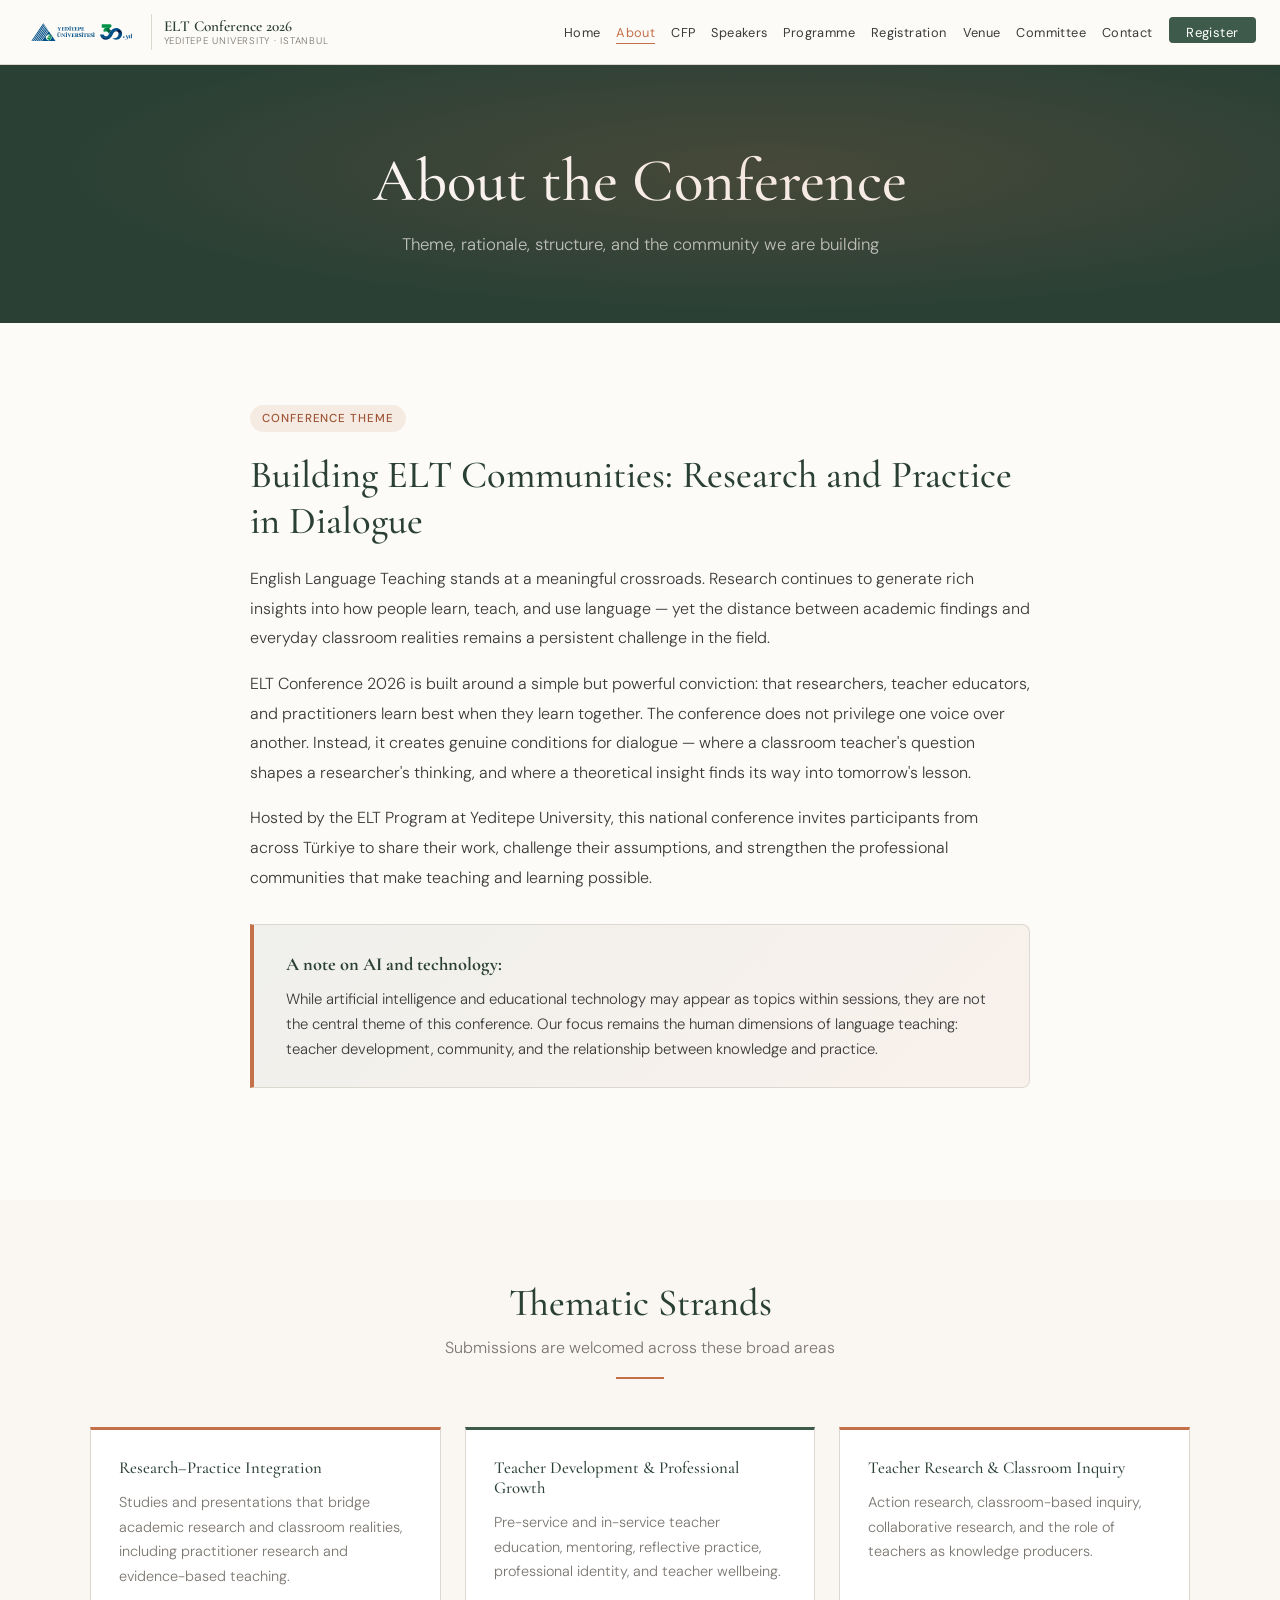
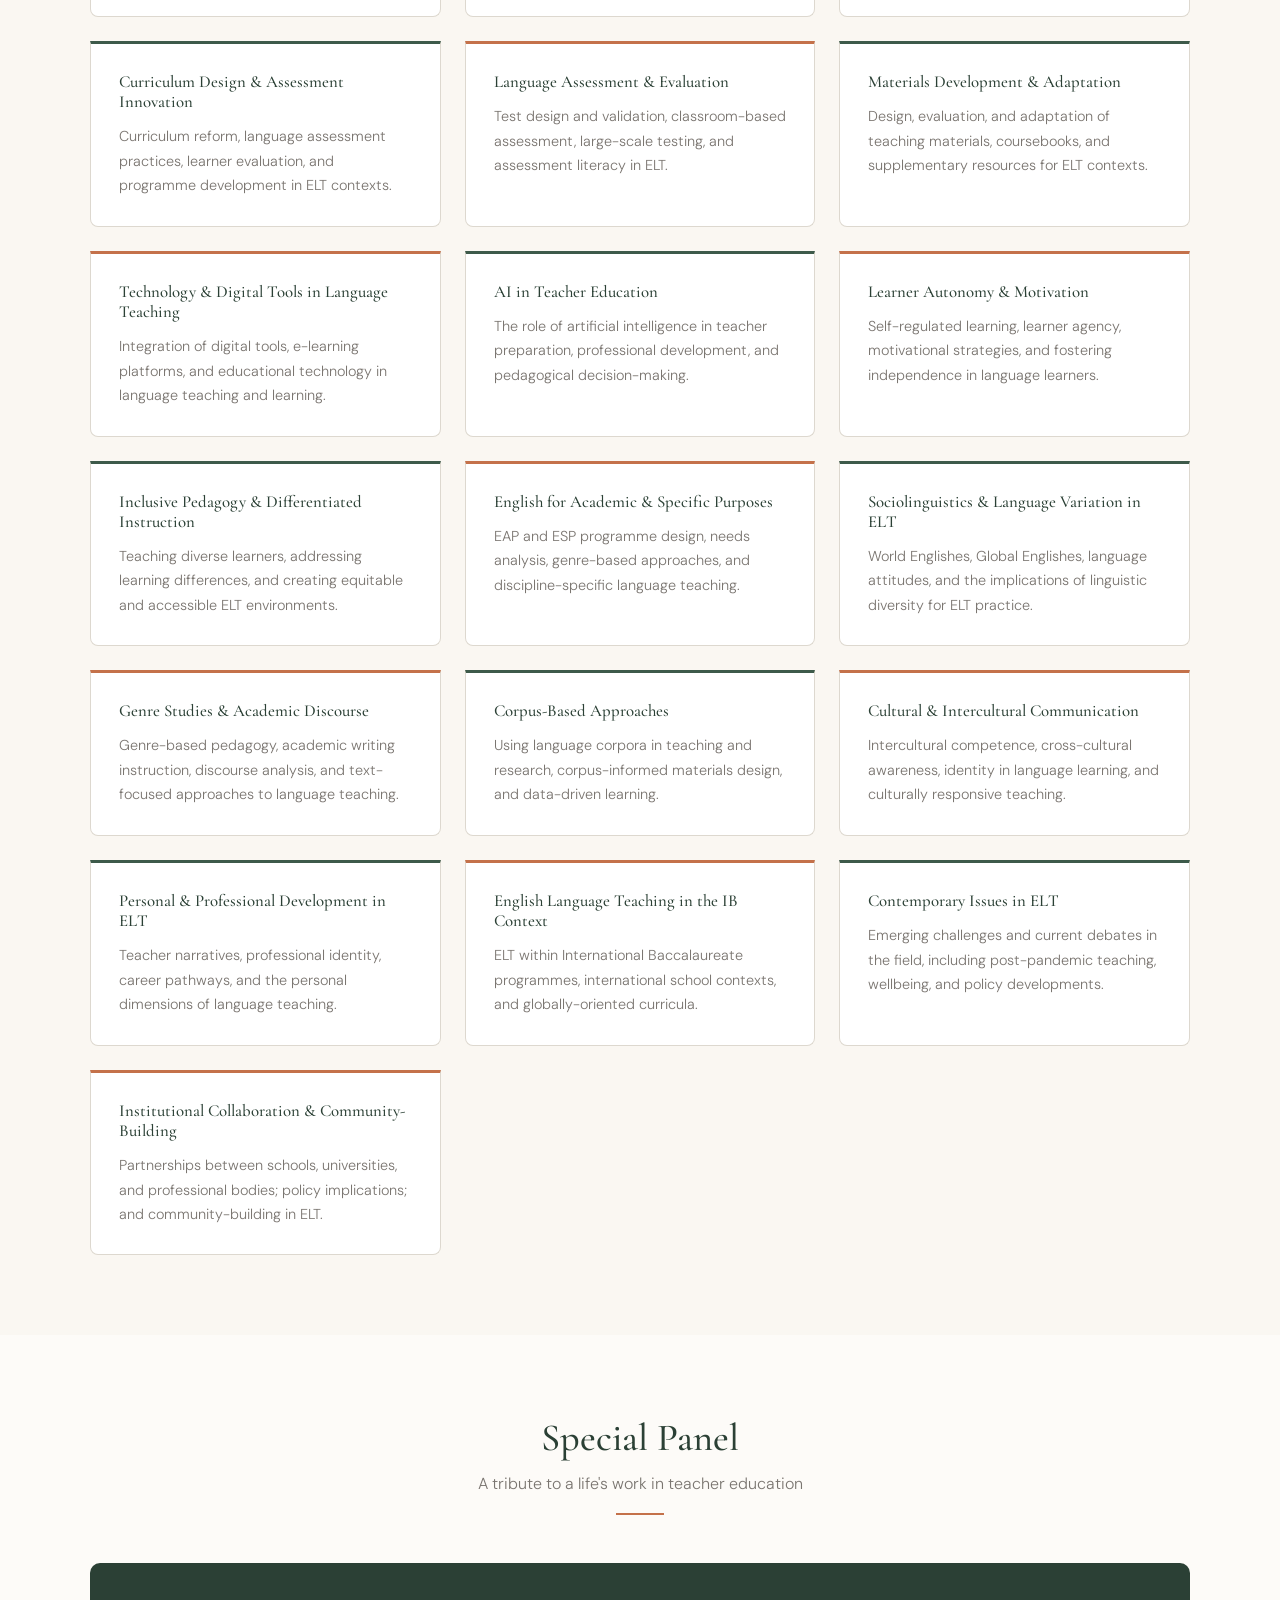
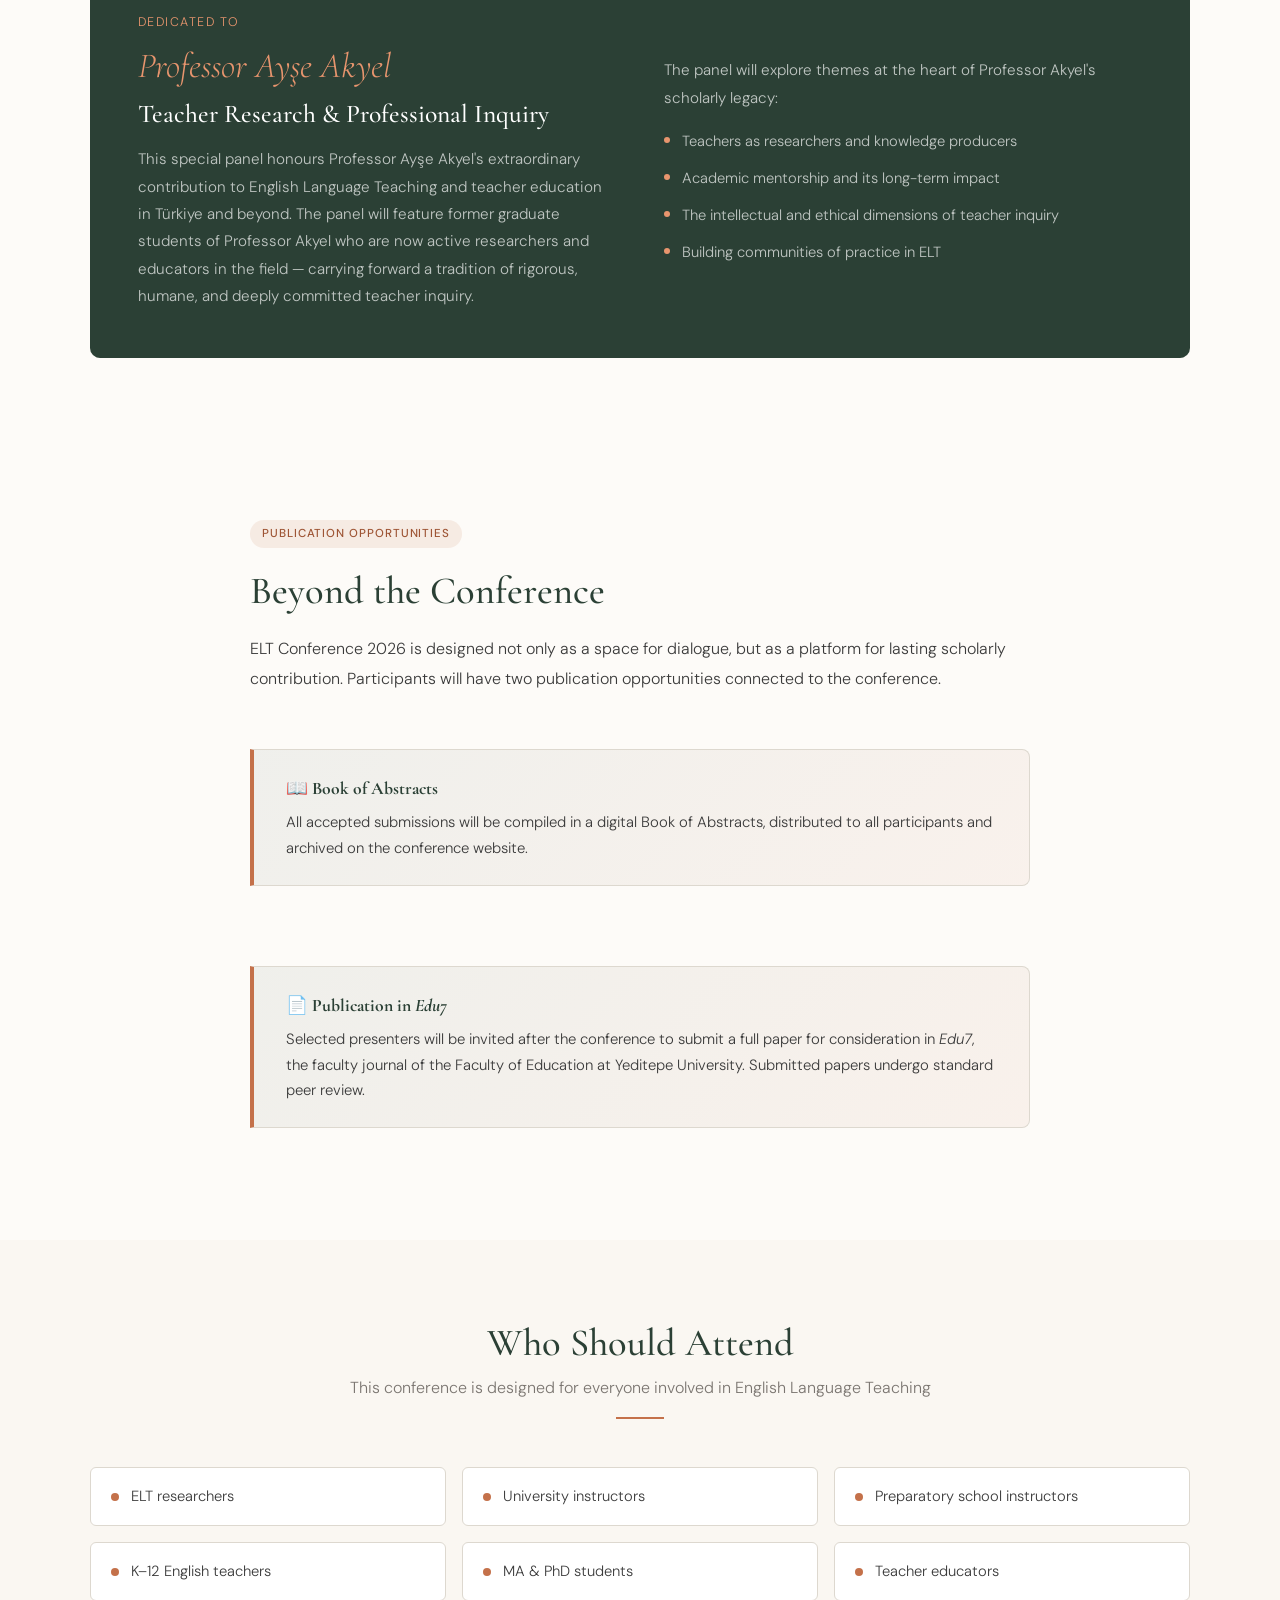
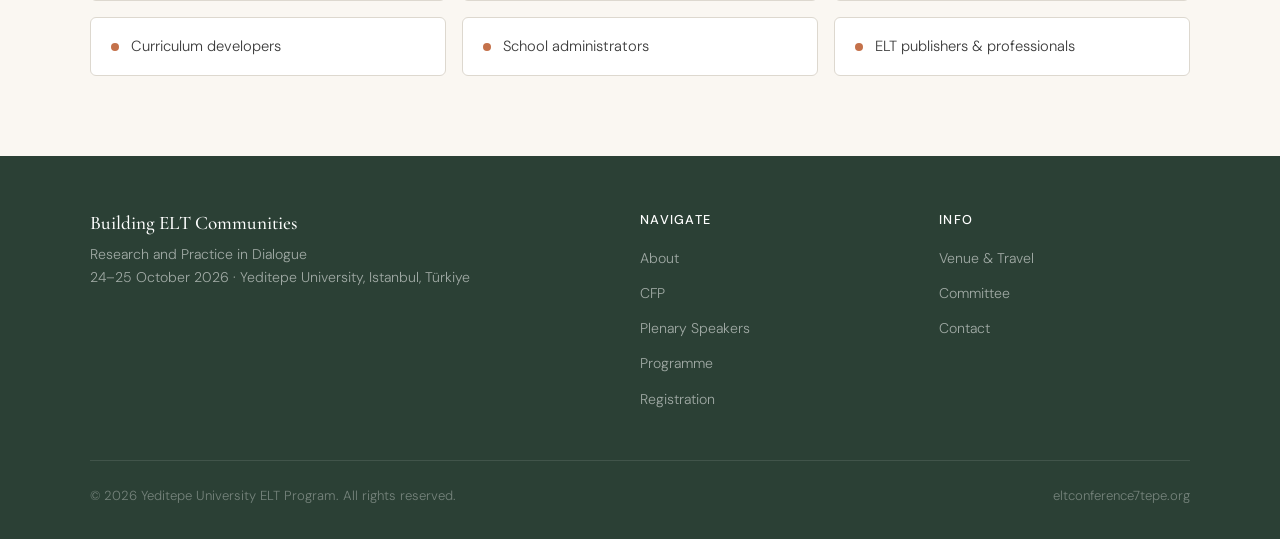
==== commit 5755ba87: "Add files via upload" ====
--- a/about.html
+++ b/about.html
@@ -38,6 +38,7 @@
       <li><a href="about.html" class="active">About</a></li>
       <li><a href="cfp.html">CFP</a></li>
       <li><a href="speakers.html">Speakers</a></li>
+      <li><a href="programme.html">Programme</a></li>
       <li><a href="registration.html">Registration</a></li>
       <li><a href="venue.html">Venue</a></li>
       <li><a href="committee.html">Committee</a></li>
@@ -239,7 +240,7 @@
 <footer>
   <div class="footer-inner">
     <div class="footer-brand"><h3>Building ELT Communities</h3><p>Research and Practice in Dialogue<br>24–25 October 2026 · Yeditepe University, Istanbul, Türkiye</p></div>
-    <div class="footer-col"><h4>Navigate</h4><ul><li><a href="about.html">About</a></li><li><a href="cfp.html">CFP</a></li><li><a href="speakers.html">Keynote Speakers</a></li><li><a href="registration.html">Registration</a></li></ul></div>
+    <div class="footer-col"><h4>Navigate</h4><ul><li><a href="about.html">About</a></li><li><a href="cfp.html">CFP</a></li><li><a href="speakers.html">Plenary Speakers</a></li><li><a href="programme.html">Programme</a></li><li><a href="registration.html">Registration</a></li></ul></div>
     <div class="footer-col"><h4>Info</h4><ul><li><a href="venue.html">Venue & Travel</a></li><li><a href="committee.html">Committee</a></li><li><a href="contact.html">Contact</a></li></ul></div>
   </div>
   <div class="footer-bottom"><span>© 2026 Yeditepe University ELT Program. All rights reserved.</span><span>eltconference7tepe.org</span></div>
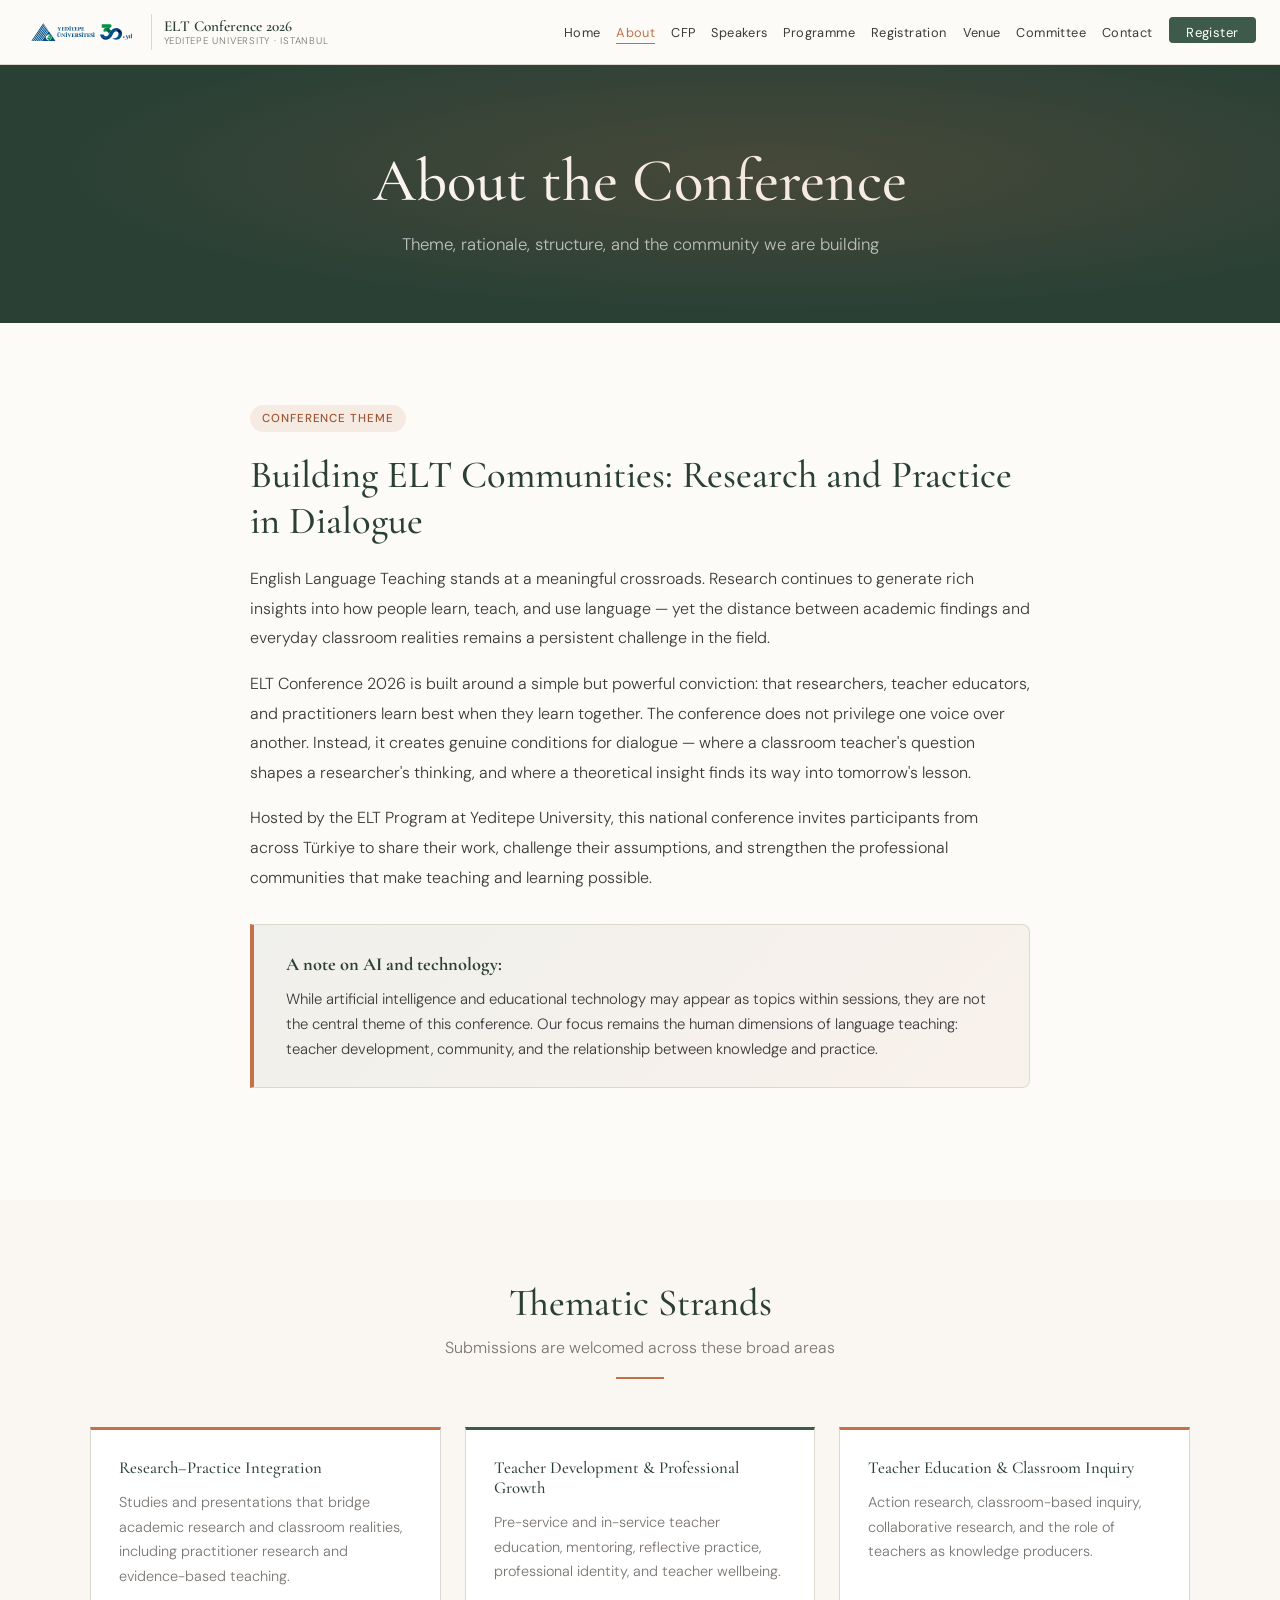
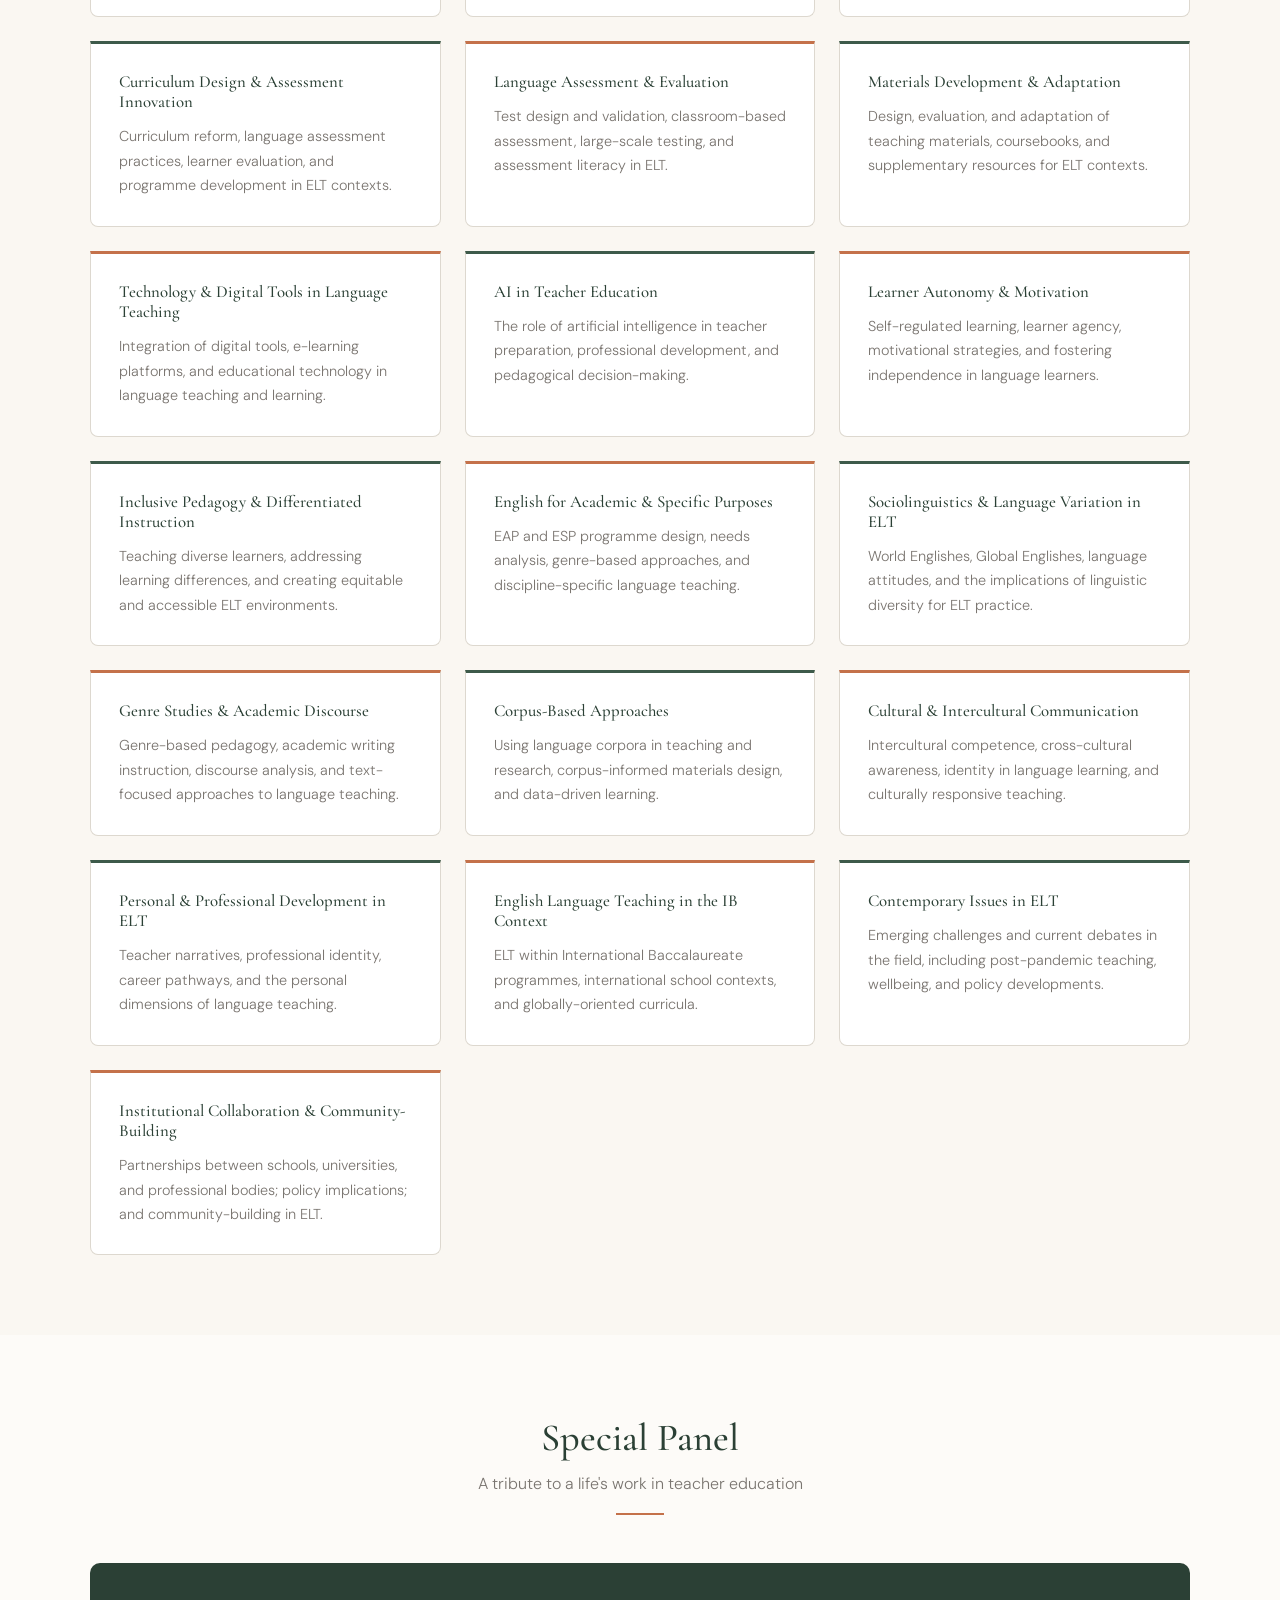
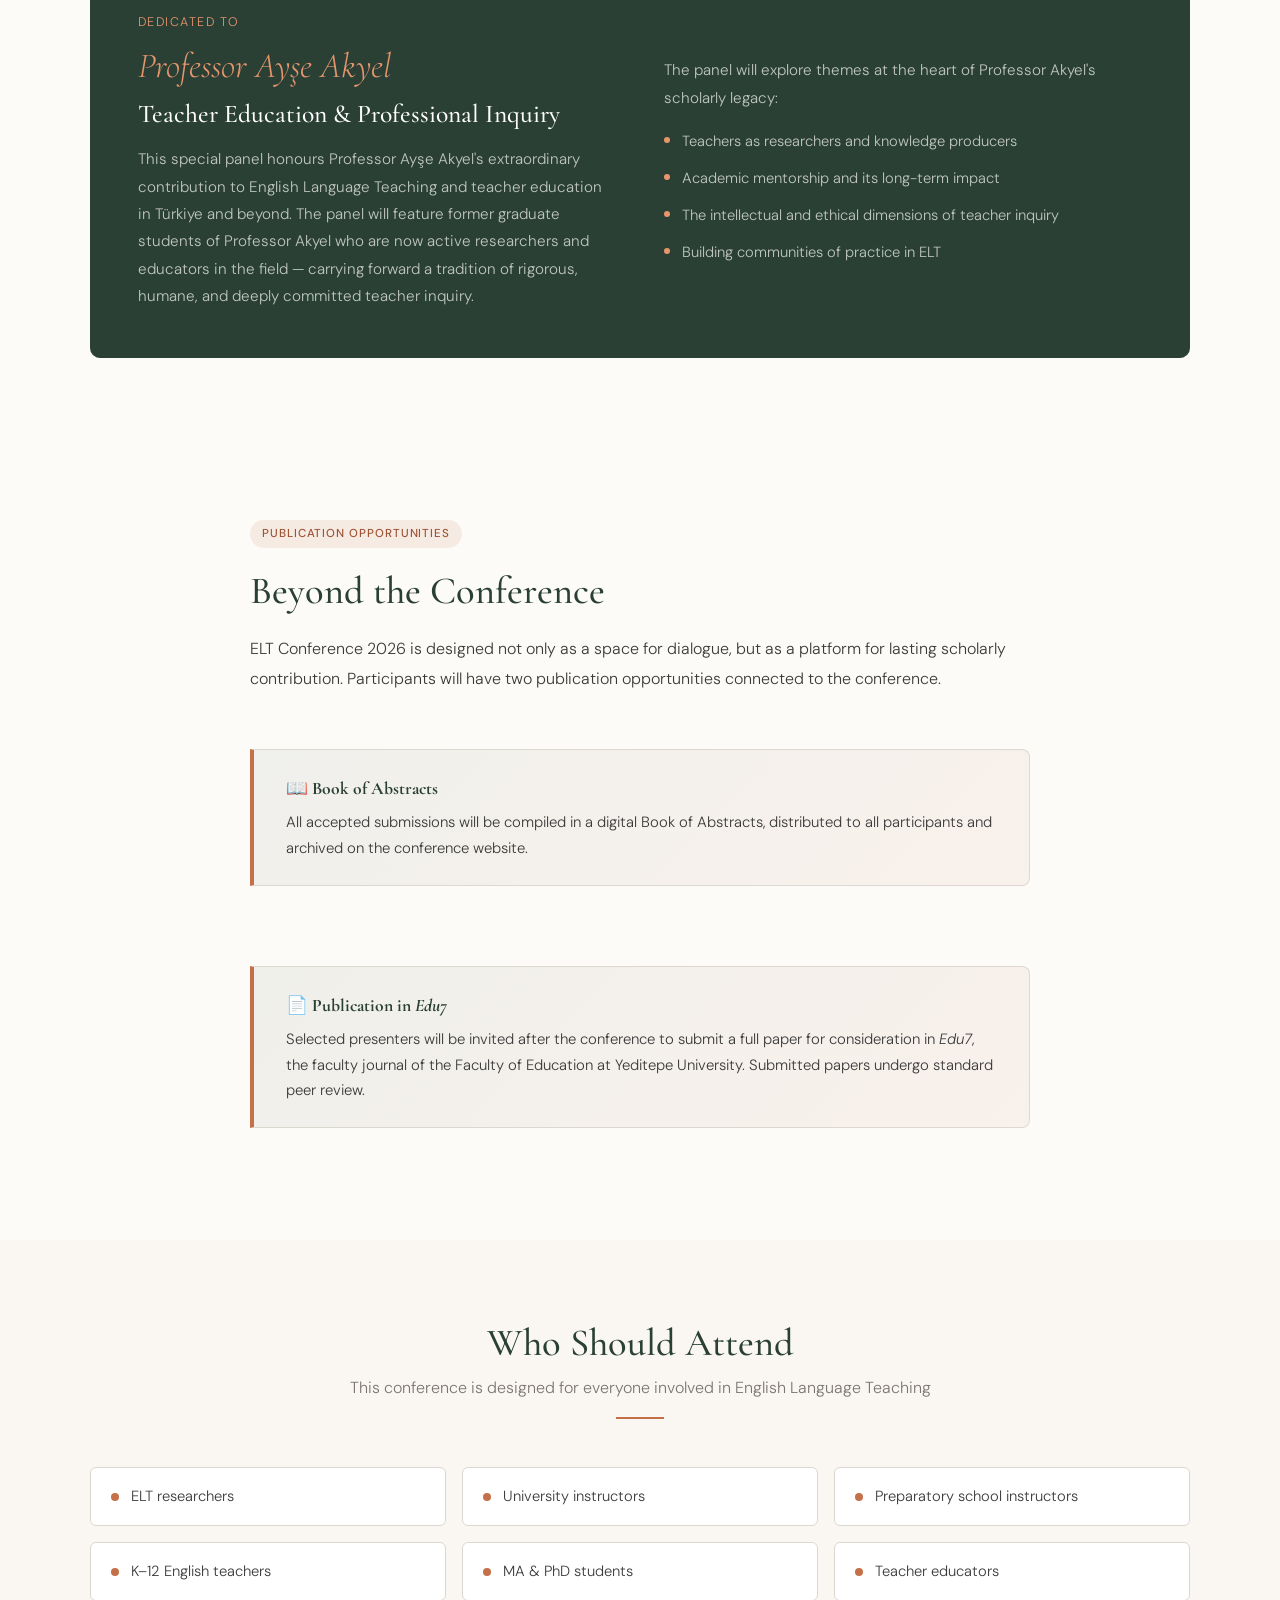
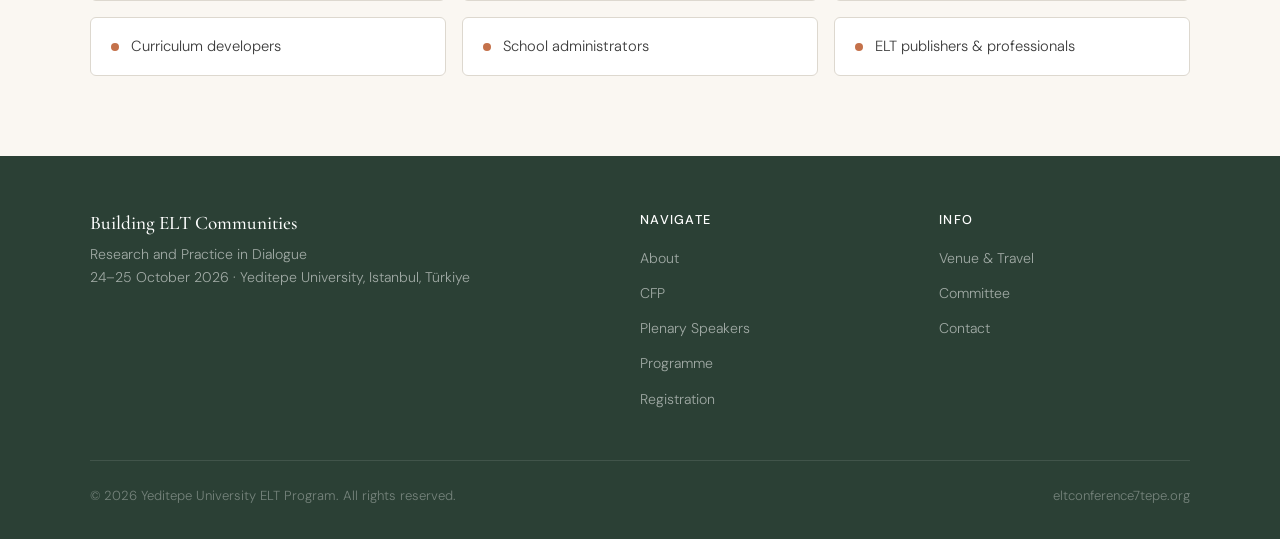
==== commit c17384ad: "Update about.html" ====
--- a/about.html
+++ b/about.html
@@ -95,7 +95,7 @@
       <p>Pre-service and in-service teacher education, mentoring, reflective practice, professional identity, and teacher wellbeing.</p>
     </div>
     <div class="strand-card">
-      <h4>Teacher Research &amp; Classroom Inquiry</h4>
+      <h4>Teacher Education &amp; Classroom Inquiry</h4>
       <p>Action research, classroom-based inquiry, collaborative research, and the role of teachers as knowledge producers.</p>
     </div>
     <div class="strand-card">
@@ -176,7 +176,7 @@
     <div>
       <p style="font-size:0.78rem;letter-spacing:0.12em;text-transform:uppercase;color:var(--terracotta-light);margin-bottom:0.75rem;">Dedicated to</p>
       <div class="panel-name-big">Professor Ayşe Akyel</div>
-      <h3>Teacher Research &amp; Professional Inquiry</h3>
+      <h3>Teacher Education &amp; Professional Inquiry</h3>
       <p>
         This special panel honours Professor Ayşe Akyel's extraordinary contribution to English Language Teaching and teacher education in Türkiye and beyond. The panel will feature former graduate students of Professor Akyel who are now active researchers and educators in the field — carrying forward a tradition of rigorous, humane, and deeply committed teacher inquiry.
       </p>
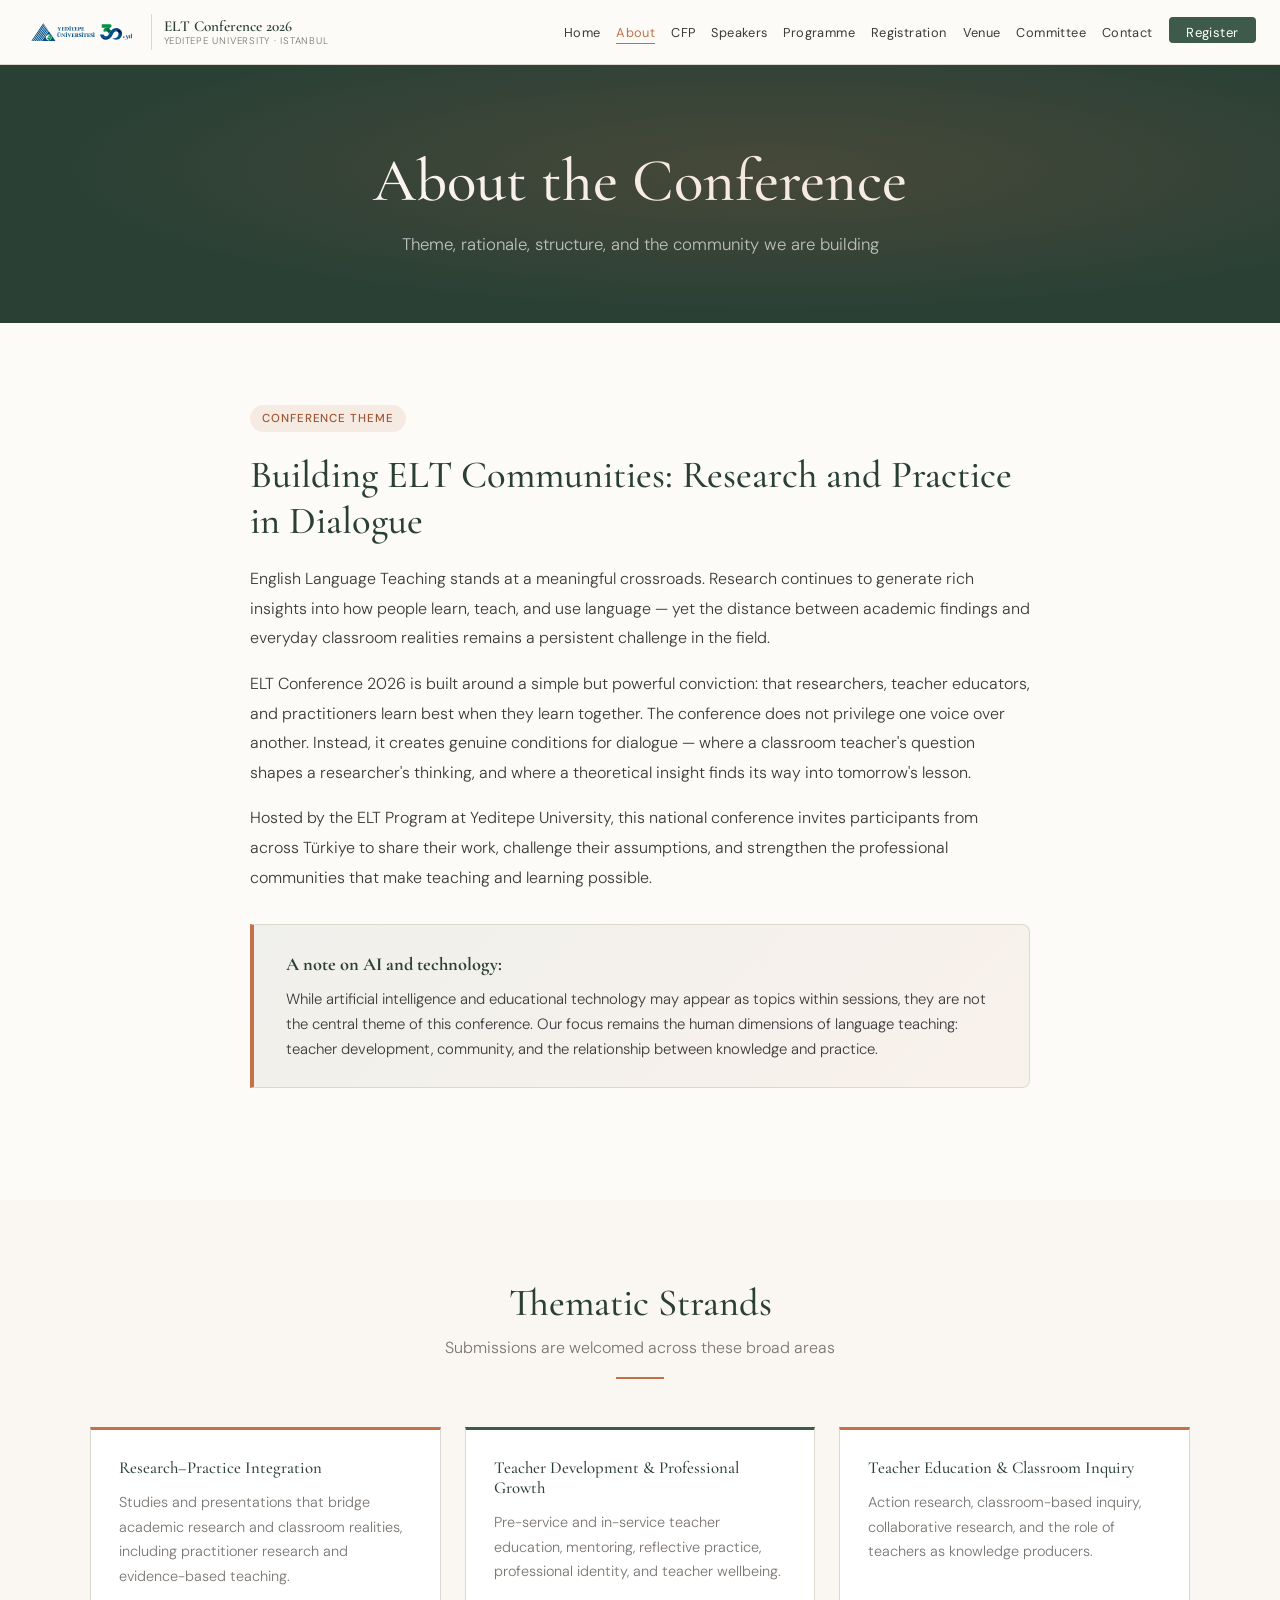
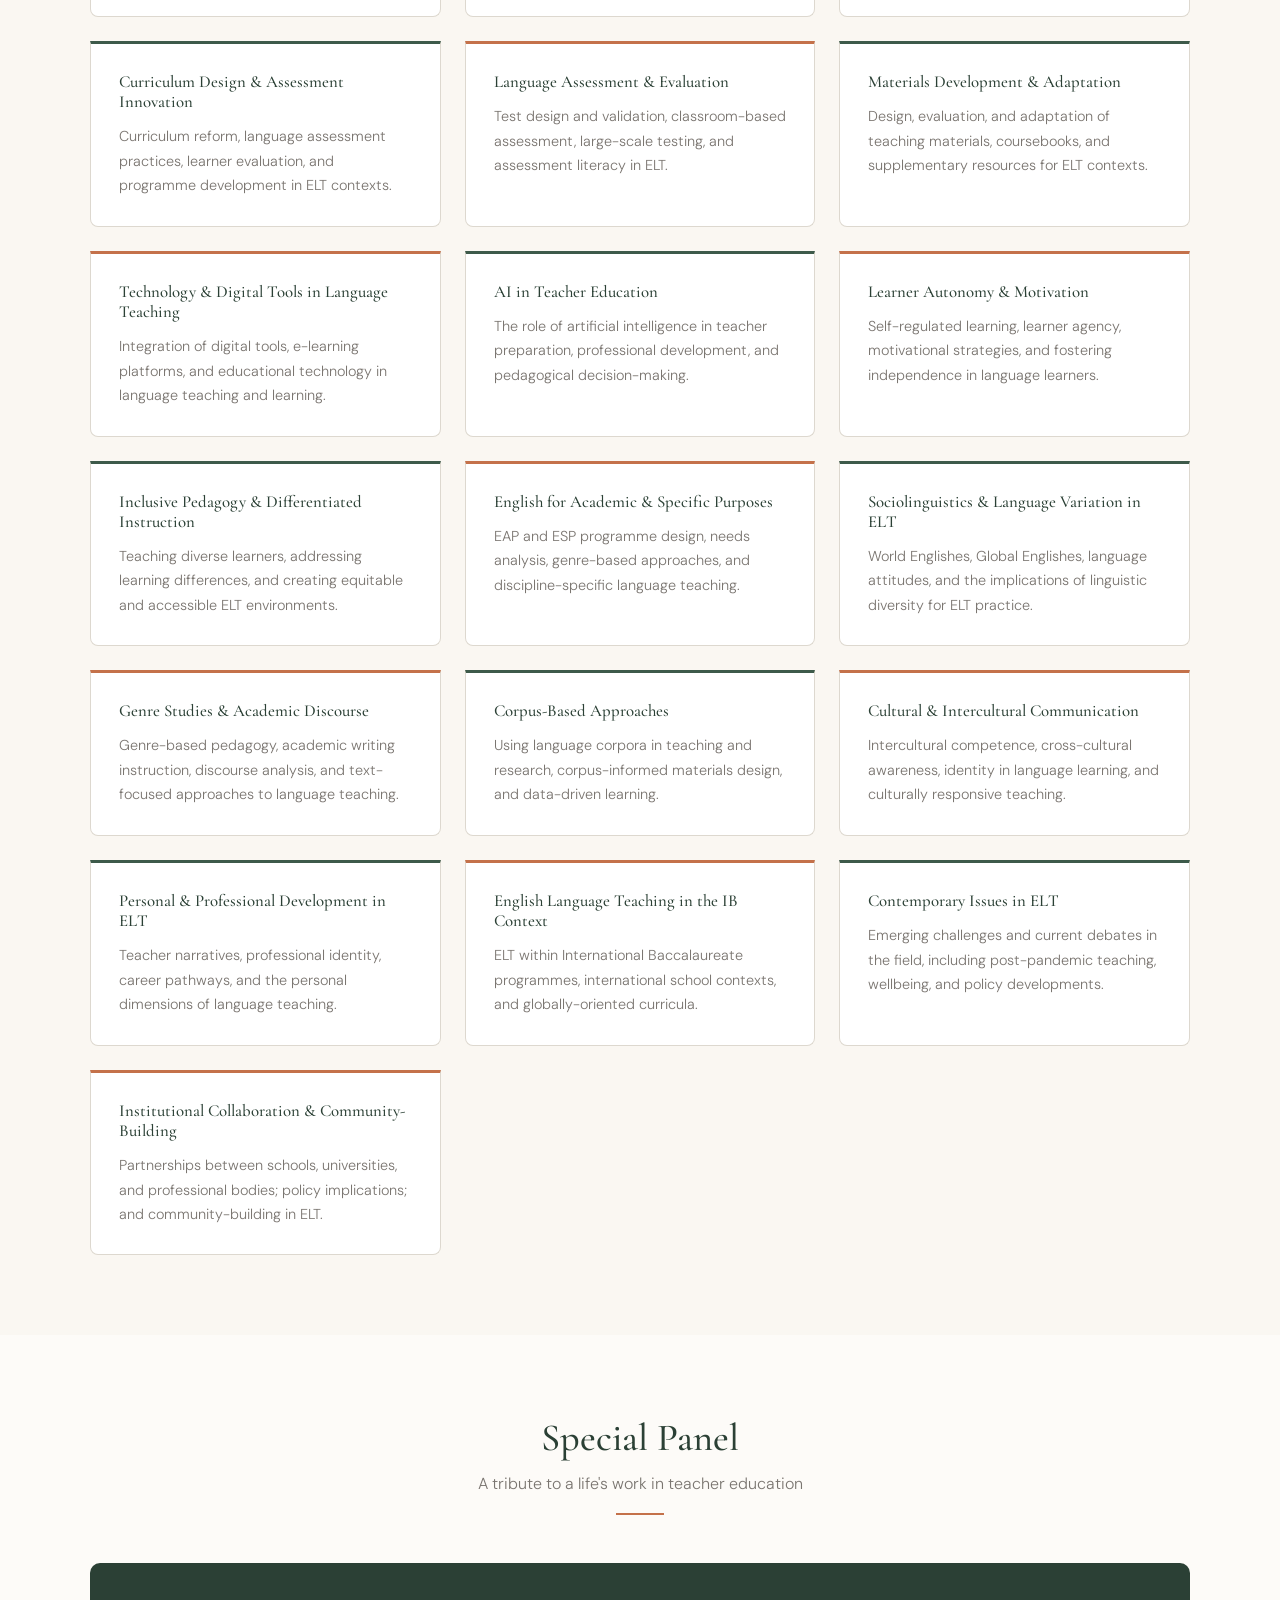
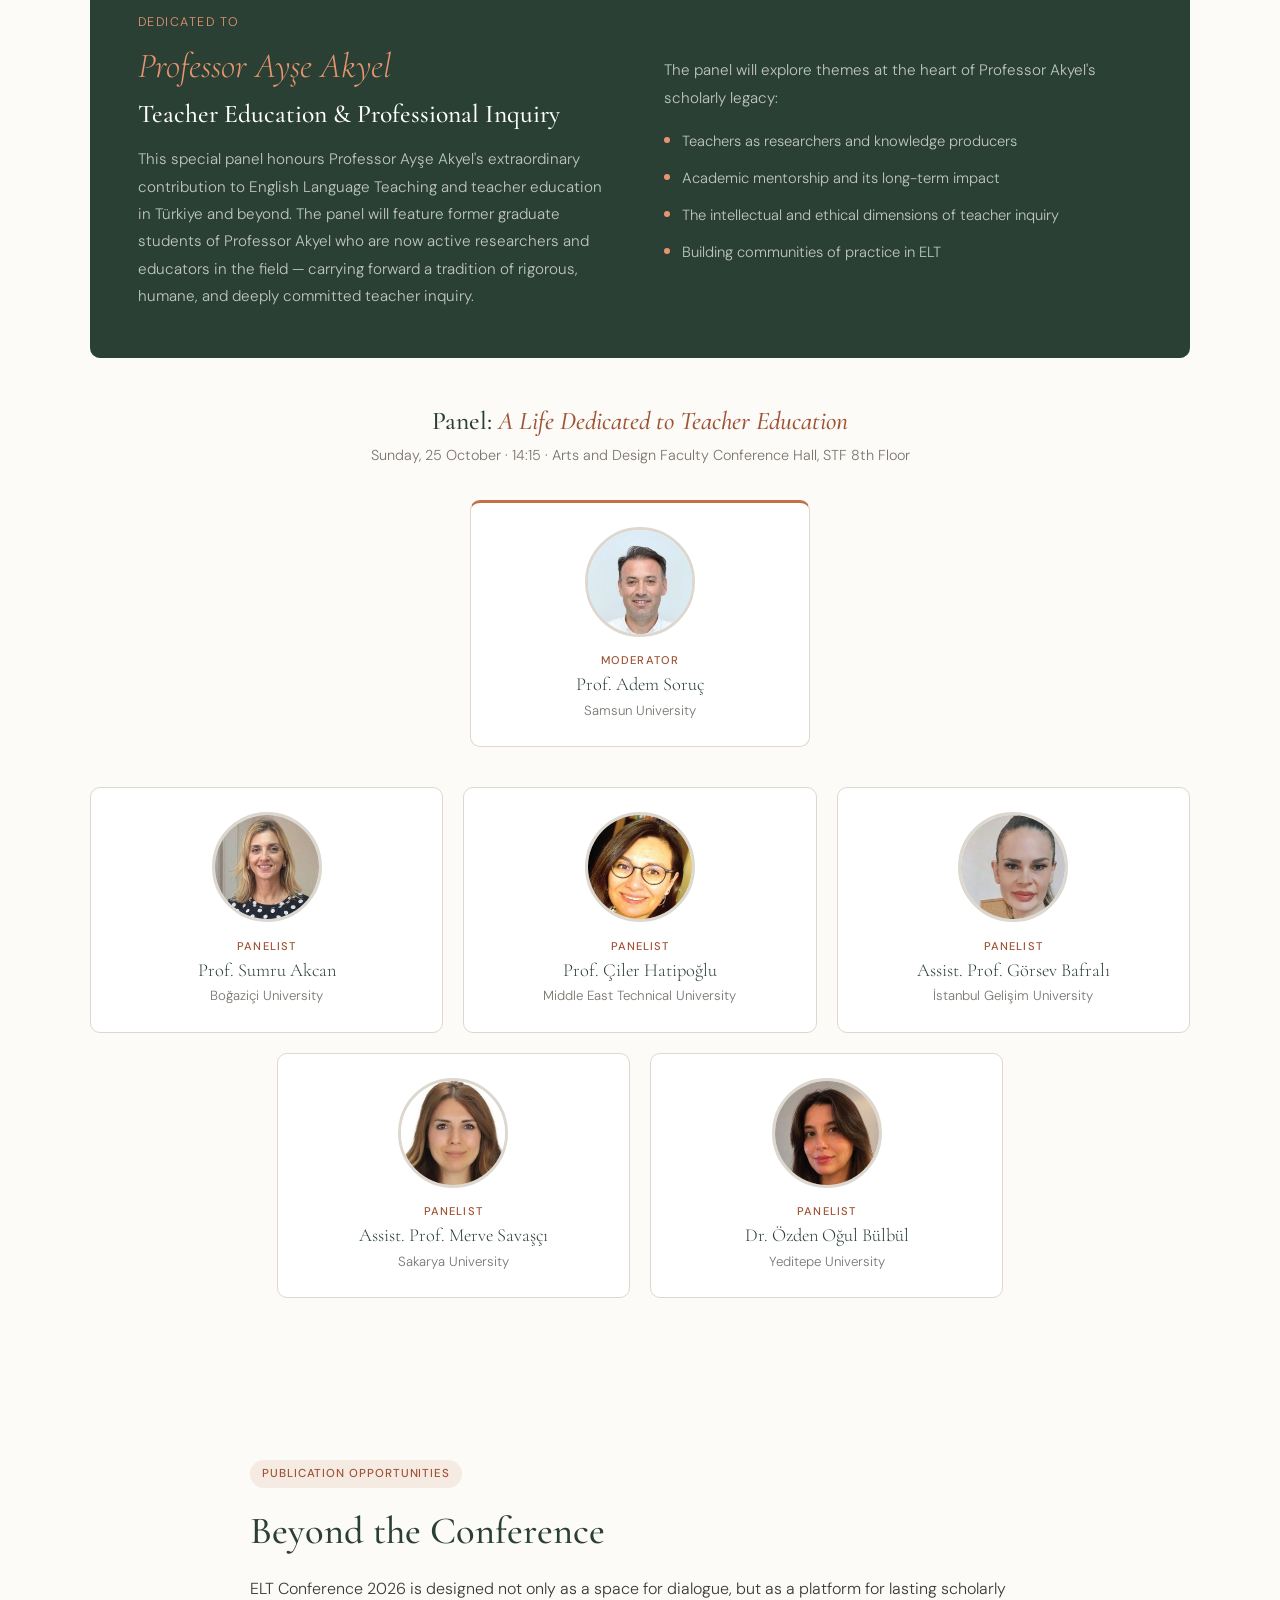
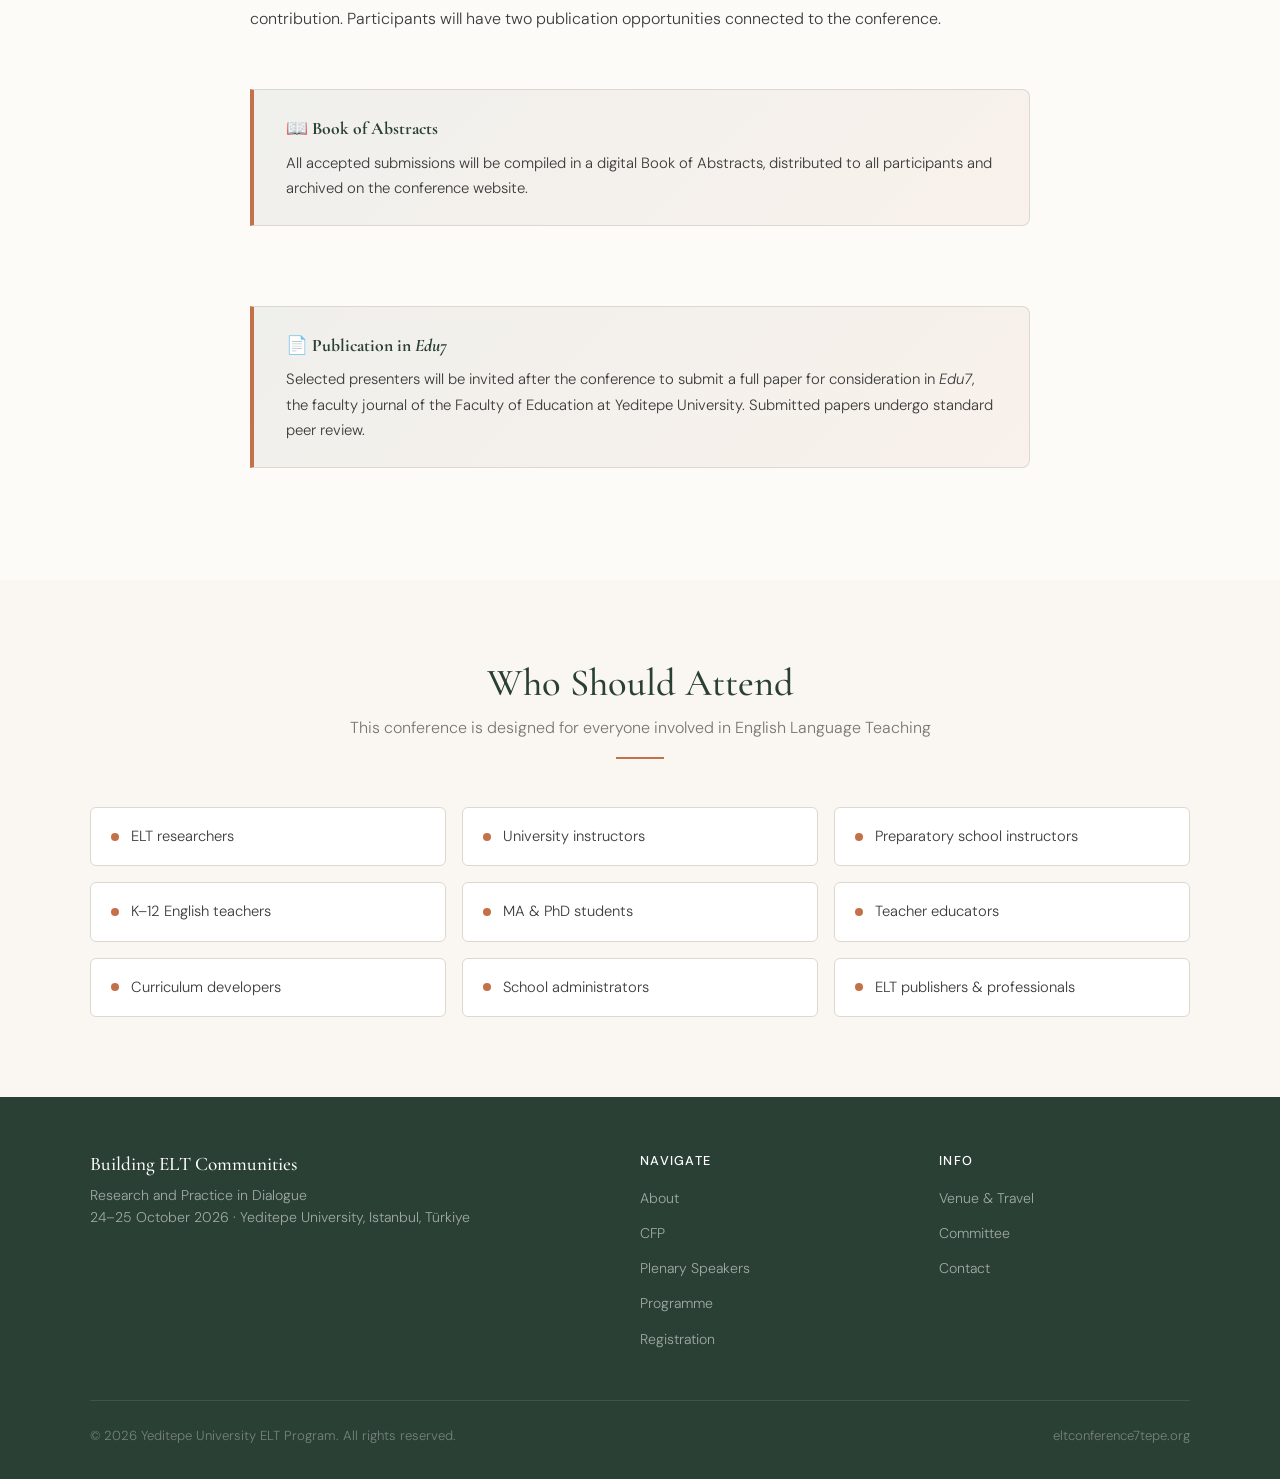
==== commit 0f58c1f1: "Add files via upload" ====
--- a/about.html
+++ b/about.html
@@ -22,6 +22,21 @@
     .audience-item::before { content: ''; width: 8px; height: 8px; border-radius: 50%; background: var(--terracotta); flex-shrink: 0; }
     @media(max-width:768px) { .theme-strands { grid-template-columns: 1fr; } .panel-box { grid-template-columns: 1fr; } .audience-list { grid-template-columns: 1fr 1fr; } }
     @media(max-width:480px) { .audience-list { grid-template-columns: 1fr; } }
+    .panelists { max-width: 1100px; margin: 3rem auto 0; }
+    .panelists-head { text-align: center; margin-bottom: 2rem; }
+    .panelists-head h3 { color: var(--forest-dark); margin-bottom: 0.4rem; }
+    .panelists-head h3 em { color: var(--terracotta-dark); }
+    .panelists-head p { font-size: 0.9rem; color: var(--muted); }
+    .panelist-grid { display: flex; flex-wrap: wrap; justify-content: center; gap: 1.25rem; }
+    .panelist { flex: 0 1 calc((100% - 2.5rem) / 3); }
+    .panelist { background: #fff; border: 1px solid var(--border); border-radius: 10px; padding: 1.5rem 1rem; text-align: center; }
+    .panelist.mod { flex-basis: 100%; max-width: 340px; border-top: 3px solid var(--terracotta); }
+    .panelist img { width: 110px; height: 110px; border-radius: 50%; object-fit: cover; border: 3px solid var(--border); display: block; margin: 0 auto 0.9rem; }
+    .panelist .p-role { font-size: 0.7rem; letter-spacing: 0.1em; text-transform: uppercase; font-weight: 500; color: var(--terracotta-dark); margin-bottom: 0.2rem; }
+    .panelist .p-name { font-family: 'Cormorant Garamond', serif; font-size: 1.15rem; color: var(--forest-dark); line-height: 1.3; }
+    .panelist .p-aff { font-size: 0.83rem; color: var(--muted); margin-top: 0.15rem; }
+    @media(max-width:768px) { .panelist { flex-basis: calc((100% - 1.25rem) / 2); } }
+    @media(max-width:480px) { .panelist { flex-basis: 100%; } }
   </style>
 </head>
 <body>
@@ -193,6 +208,51 @@
       </ul>
     </div>
   </div>
+  <div class="panelists">
+    <div class="panelists-head">
+      <h3>Panel: <em>A Life Dedicated to Teacher Education</em></h3>
+      <p>Sunday, 25 October · 14:15 · Arts and Design Faculty Conference Hall, STF 8th Floor</p>
+    </div>
+    <div class="panelist-grid">
+      <div class="panelist mod">
+        <img src="[data-uri]" alt="Prof. Adem Soruç">
+        <div class="p-role">Moderator</div>
+        <div class="p-name">Prof. Adem Soruç</div>
+        <div class="p-aff">Samsun University</div>
+      </div>
+      <div class="break" style="flex-basis:100%;height:0;"></div>
+      <div class="panelist">
+        <img src="[data-uri]" alt="Prof. Sumru Akcan">
+        <div class="p-role">Panelist</div>
+        <div class="p-name">Prof. Sumru Akcan</div>
+        <div class="p-aff">Boğaziçi University</div>
+      </div>
+      <div class="panelist">
+        <img src="[data-uri]" alt="Prof. Çiler Hatipoğlu">
+        <div class="p-role">Panelist</div>
+        <div class="p-name">Prof. Çiler Hatipoğlu</div>
+        <div class="p-aff">Middle East Technical University</div>
+      </div>
+      <div class="panelist">
+        <img src="[data-uri]" alt="Assist. Prof. Görsev Bafralı">
+        <div class="p-role">Panelist</div>
+        <div class="p-name">Assist. Prof. Görsev Bafralı</div>
+        <div class="p-aff">İstanbul Gelişim University</div>
+      </div>
+      <div class="panelist">
+        <img src="[data-uri]" alt="Assist. Prof. Merve Savaşçı">
+        <div class="p-role">Panelist</div>
+        <div class="p-name">Assist. Prof. Merve Savaşçı</div>
+        <div class="p-aff">Sakarya University</div>
+      </div>
+      <div class="panelist">
+        <img src="[data-uri]" alt="Dr. Özden Oğul Bülbül">
+        <div class="p-role">Panelist</div>
+        <div class="p-name">Dr. Özden Oğul Bülbül</div>
+        <div class="p-aff">Yeditepe University</div>
+      </div>
+    </div>
+  </div>
 </section>
 
 
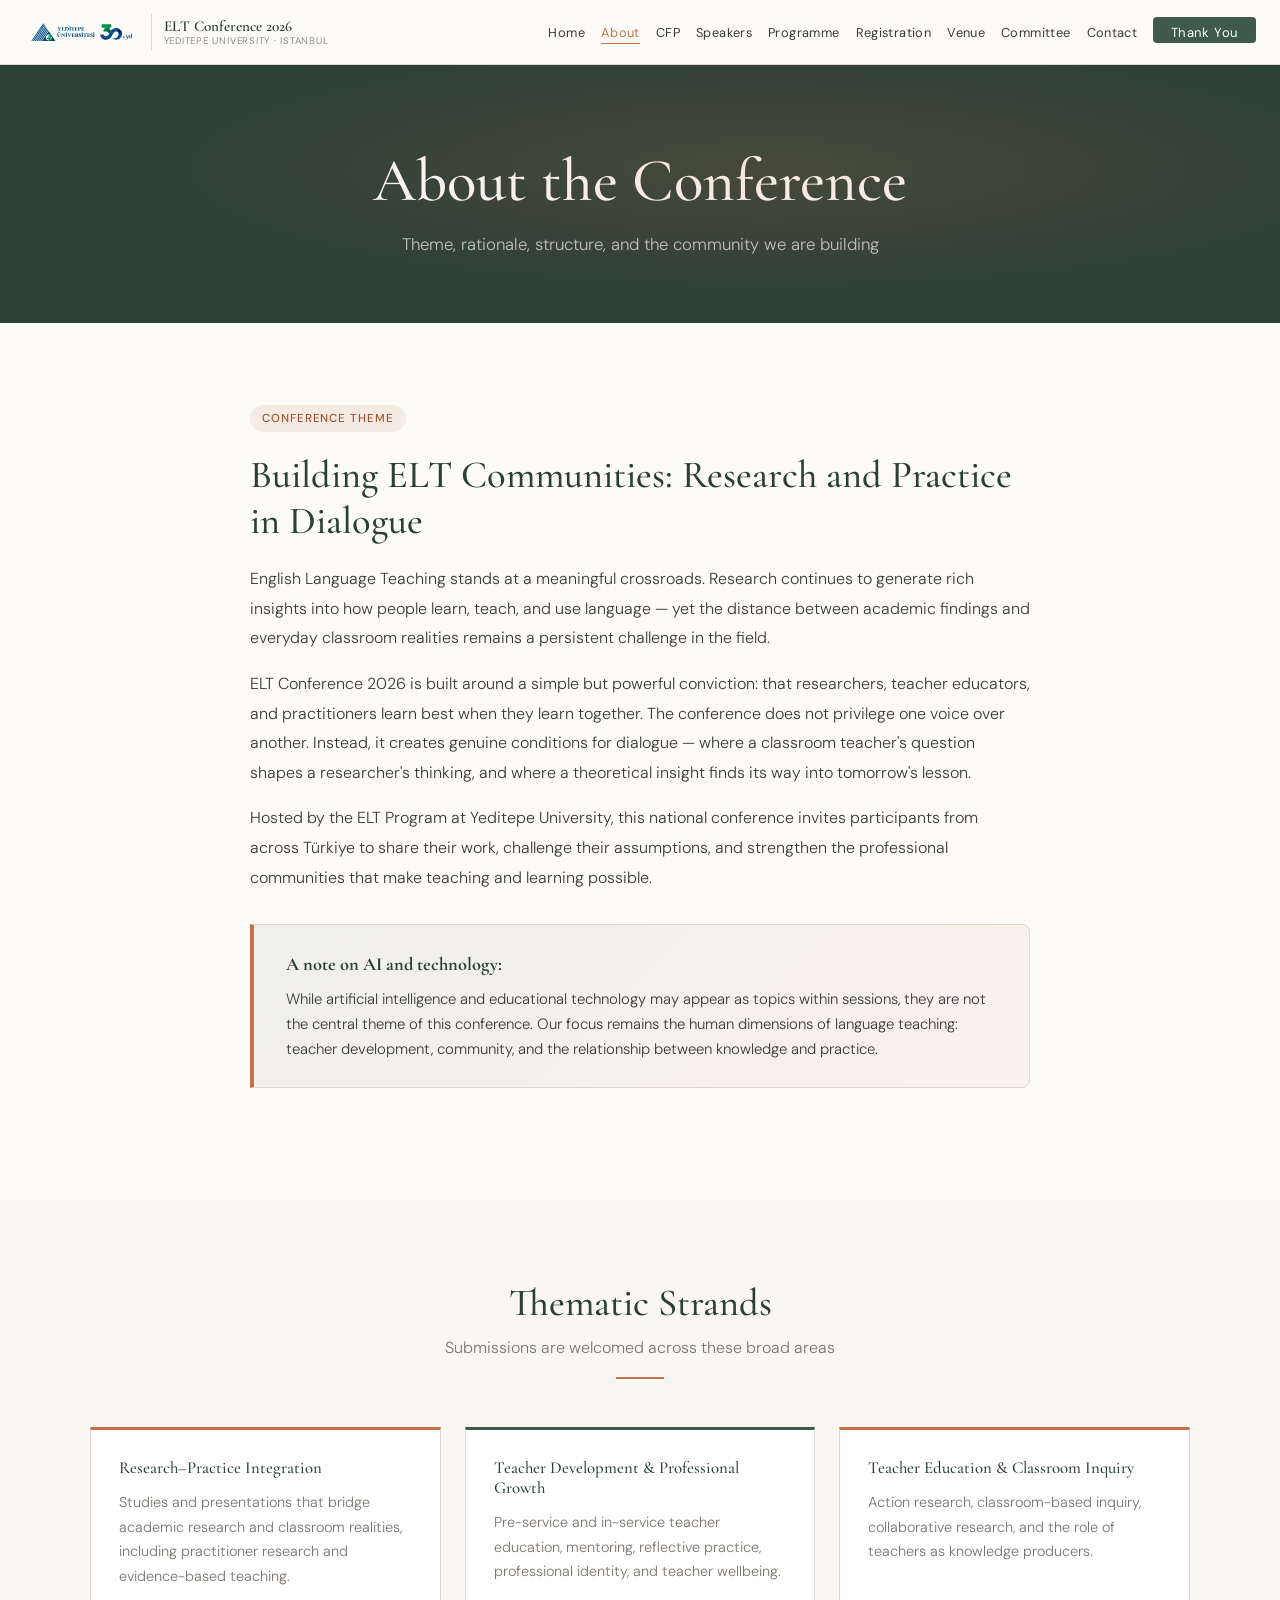
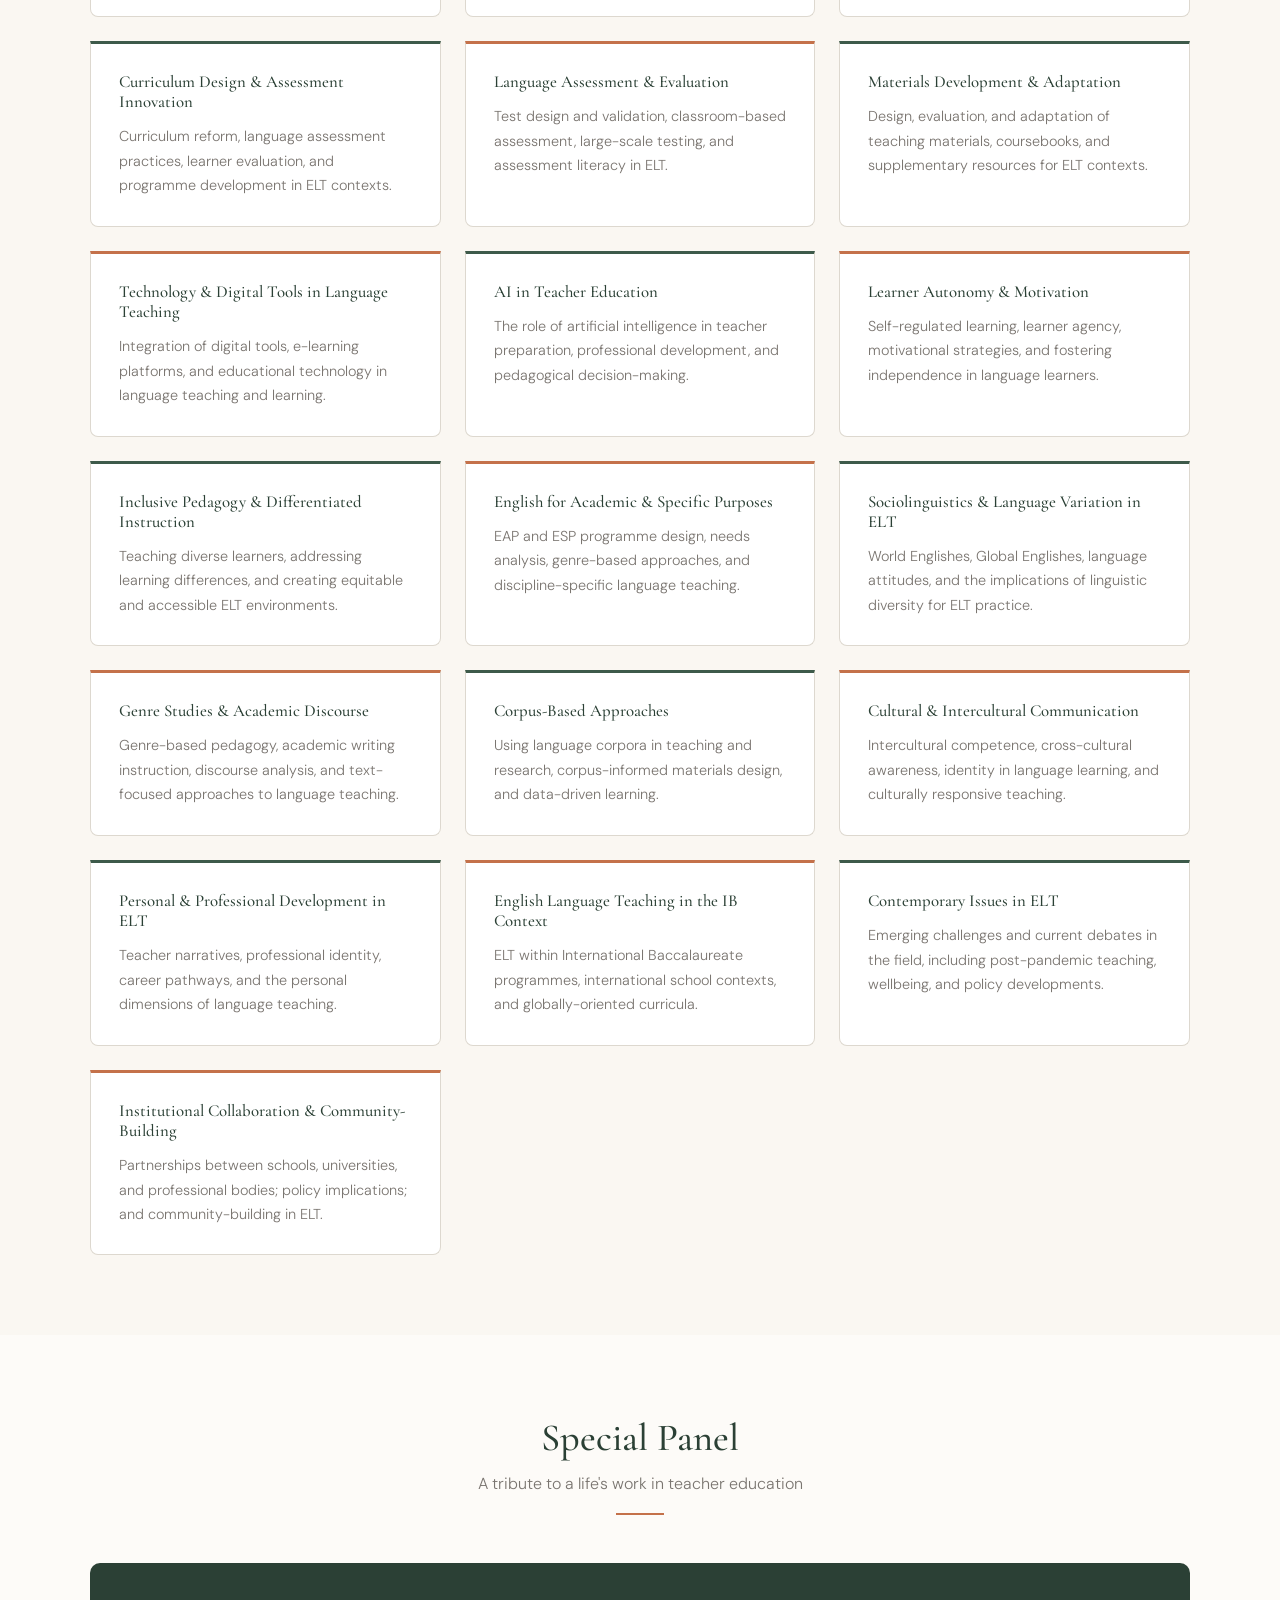
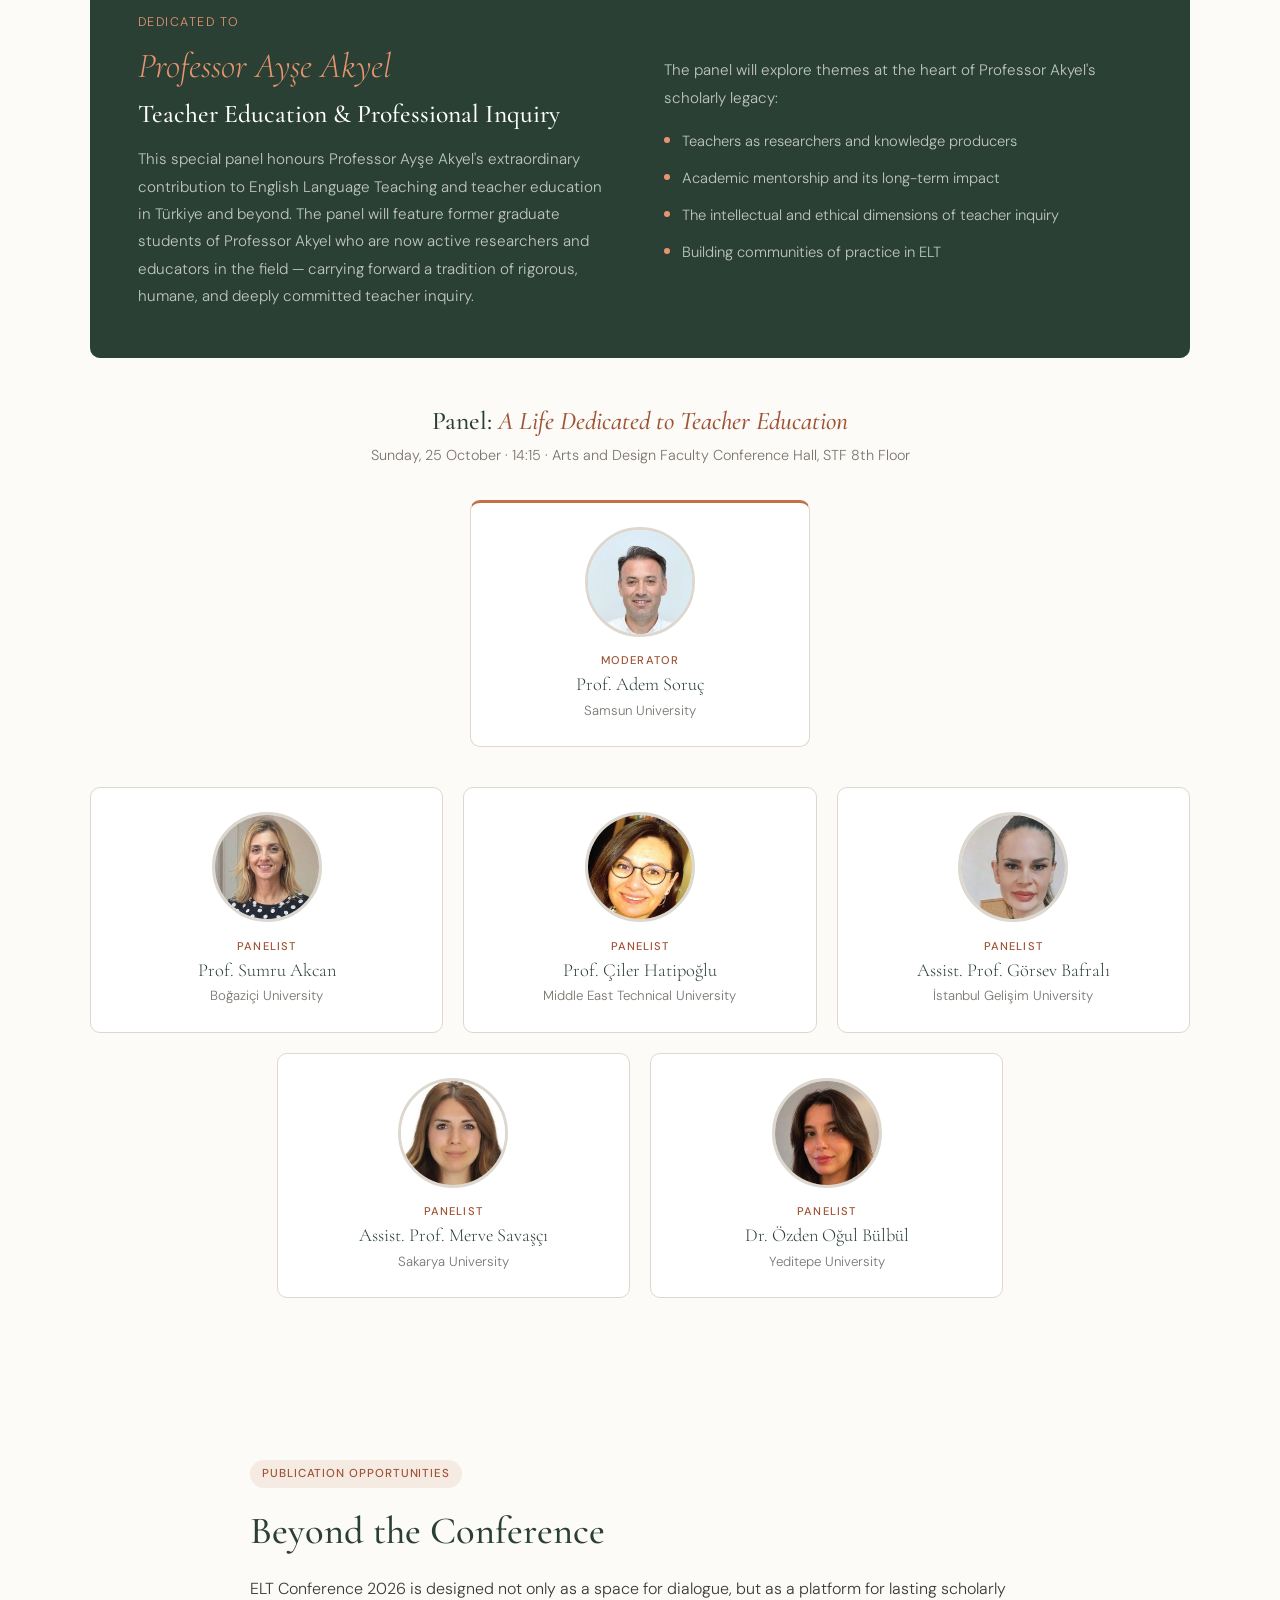
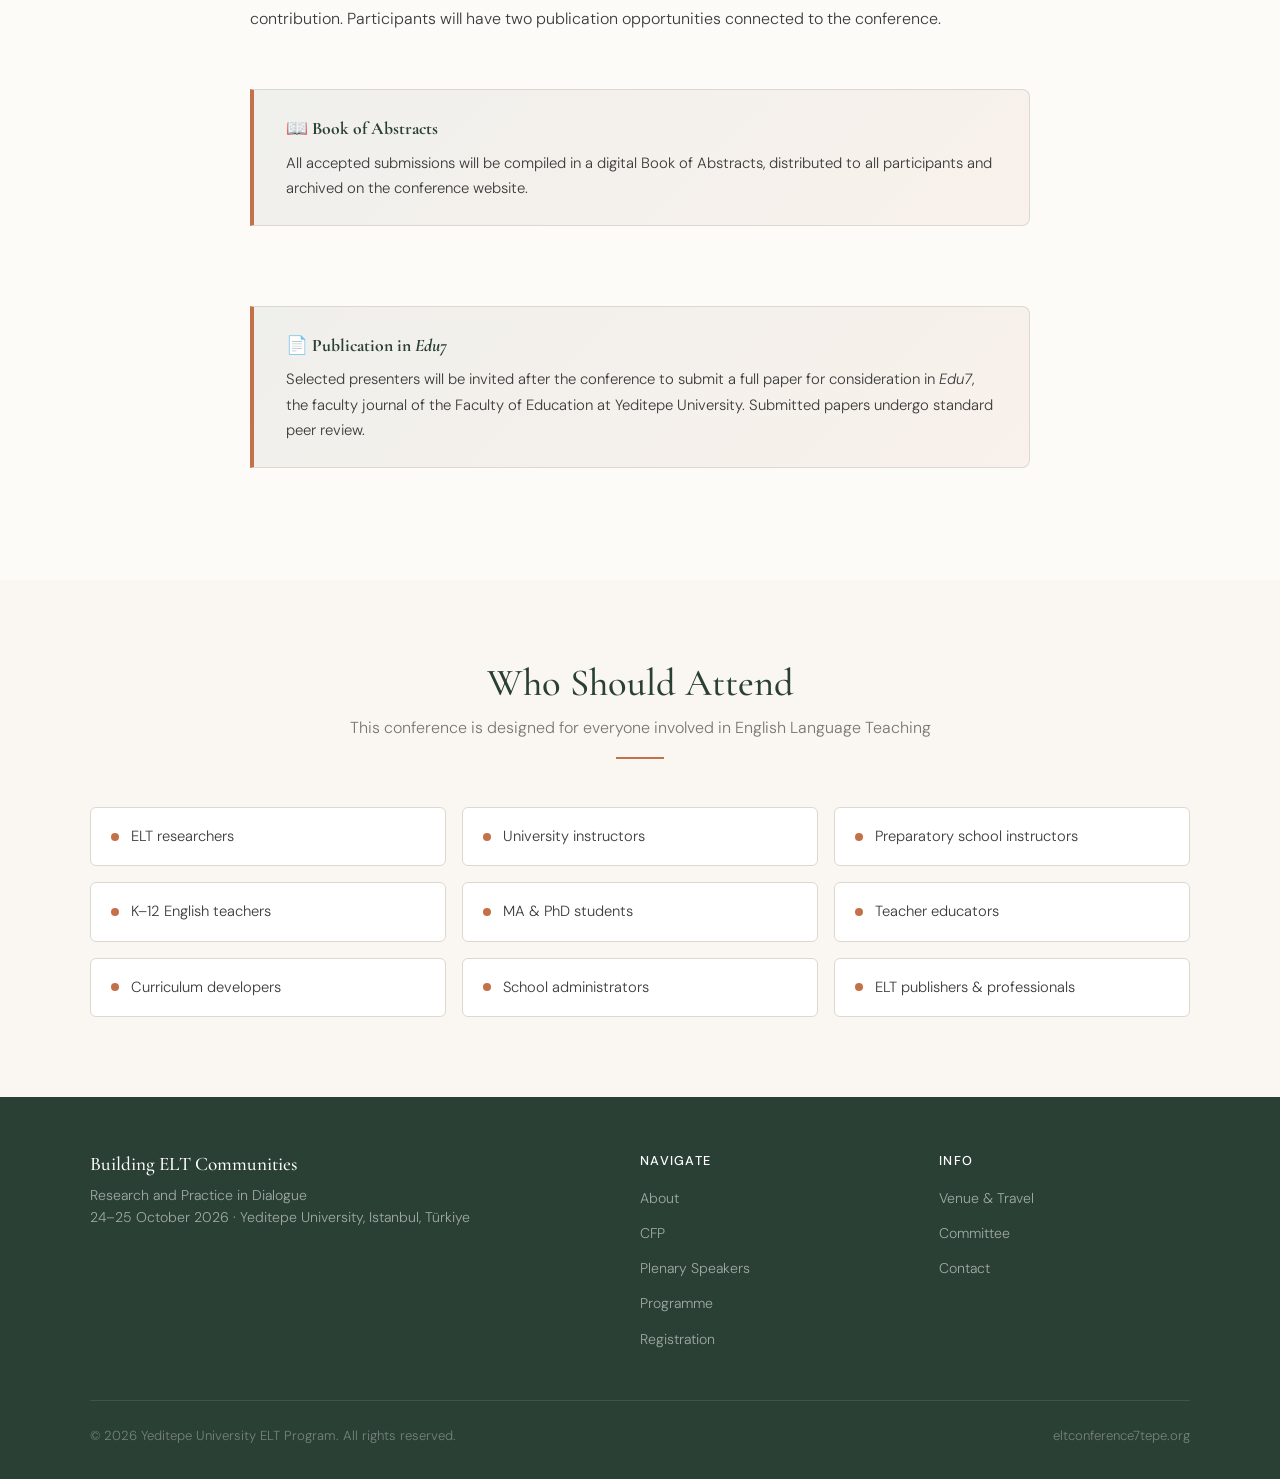
==== commit 632dce1b: "Add files via upload" ====
--- a/about.html
+++ b/about.html
@@ -58,7 +58,7 @@
       <li><a href="venue.html">Venue</a></li>
       <li><a href="committee.html">Committee</a></li>
       <li><a href="contact.html">Contact</a></li>
-      <li><a href="registration.html" class="nav-register">Register</a></li>
+      <li><a href="index.html#thank-you" class="nav-register">Thank You</a></li>
     </ul>
     <button class="nav-hamburger" id="hamburger" aria-label="Menu"><span></span><span></span><span></span></button>
   </div>
